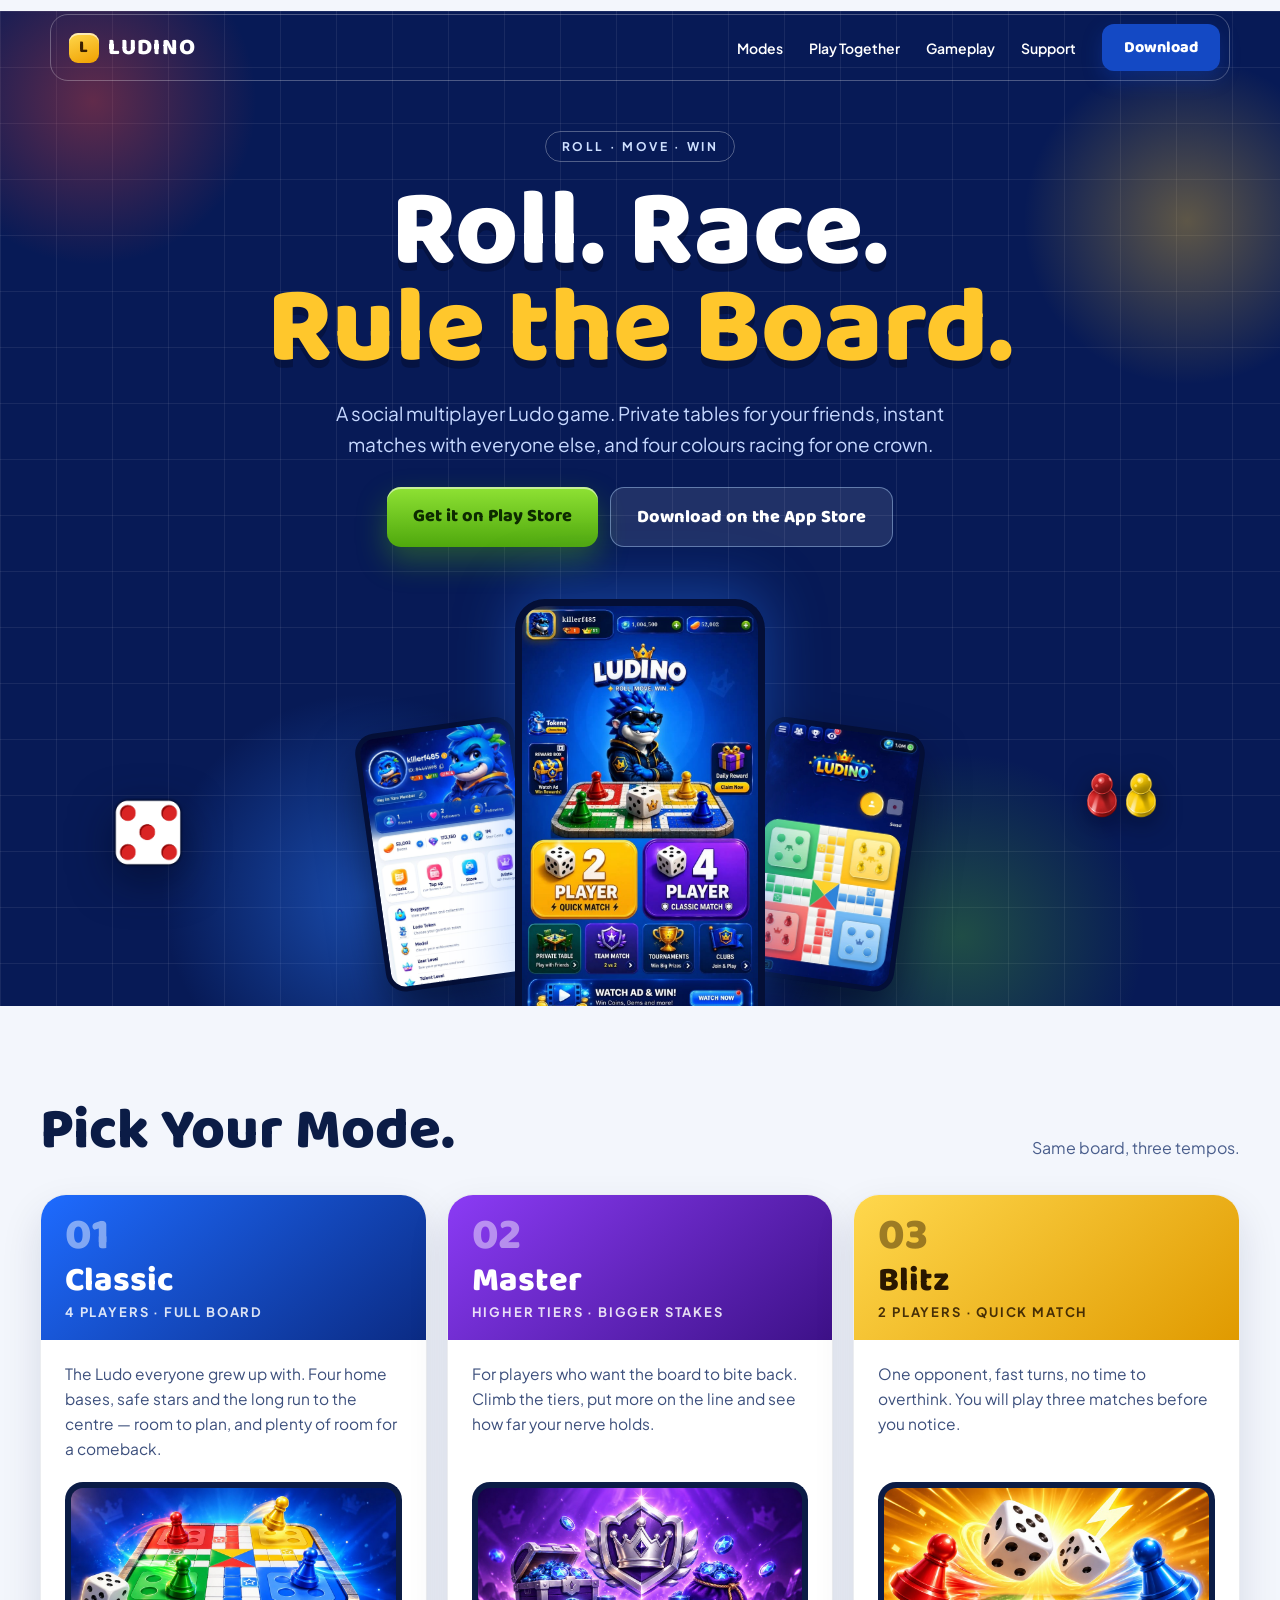
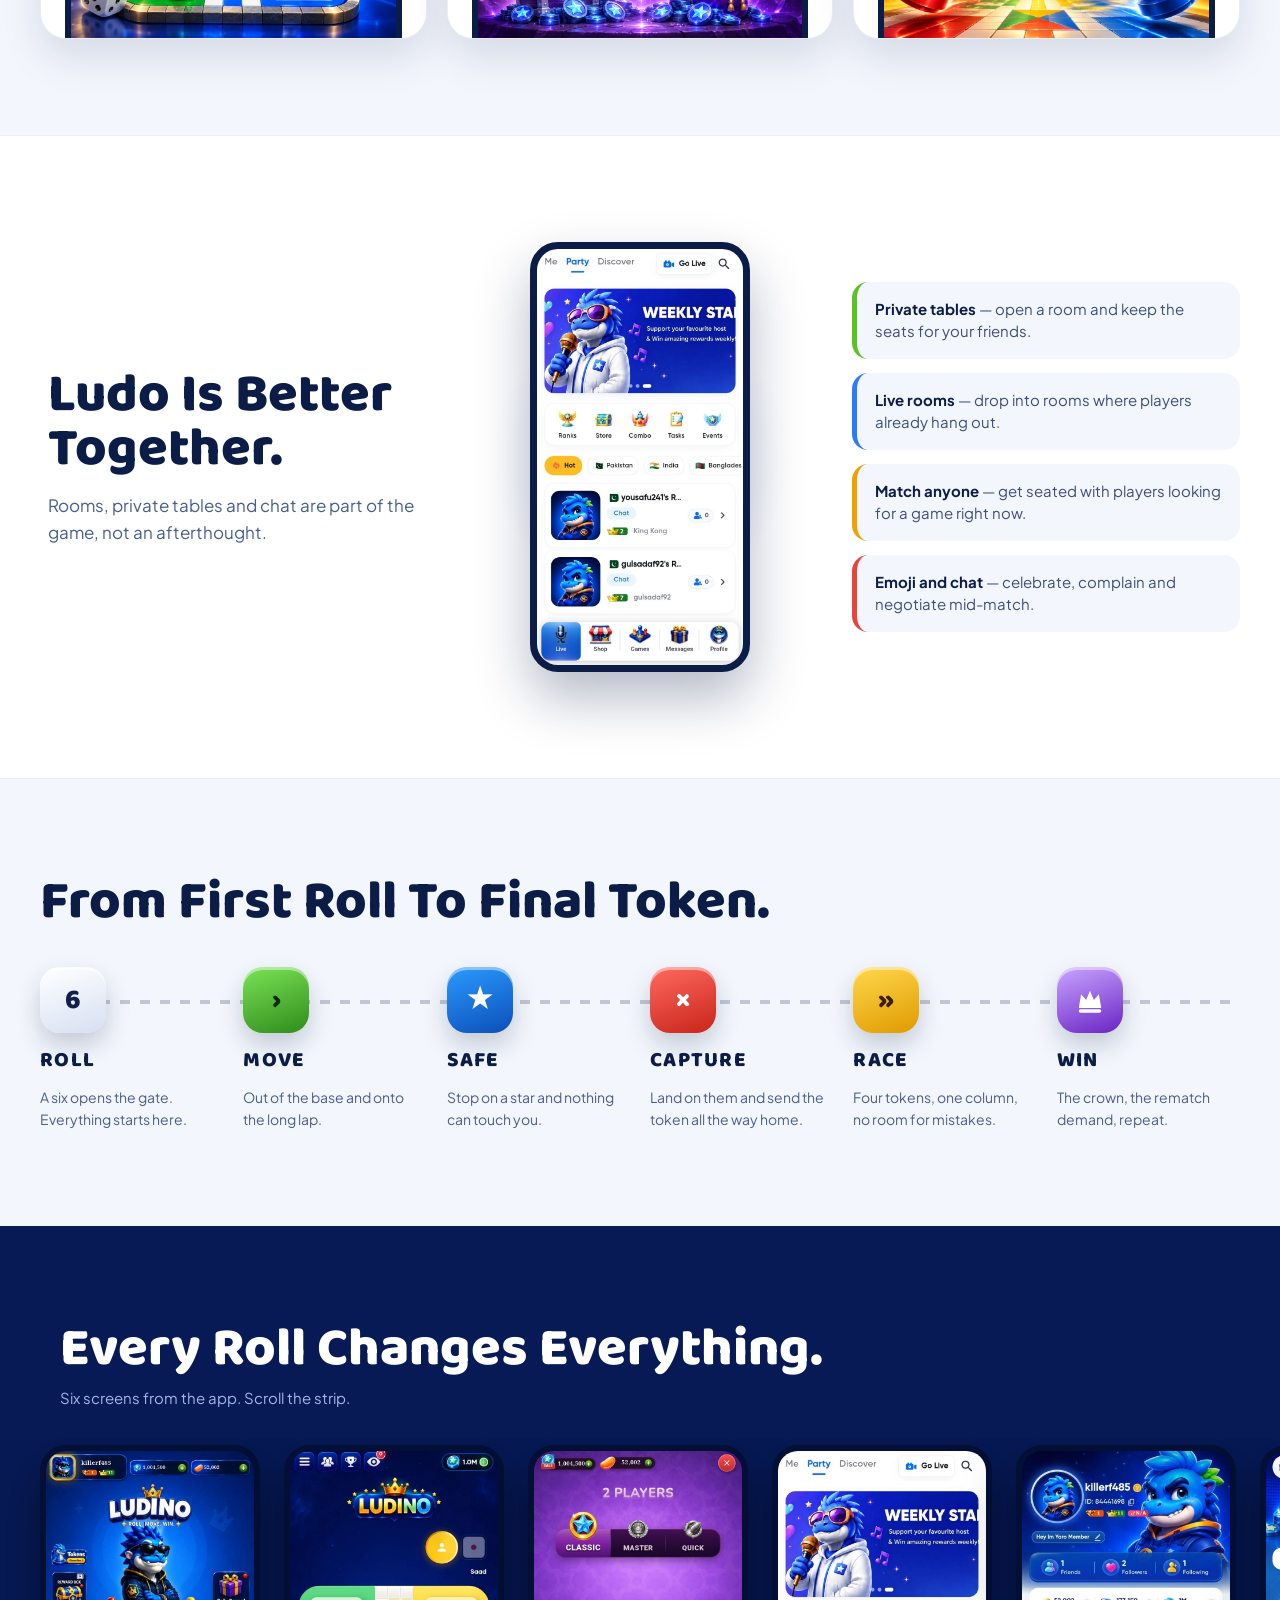
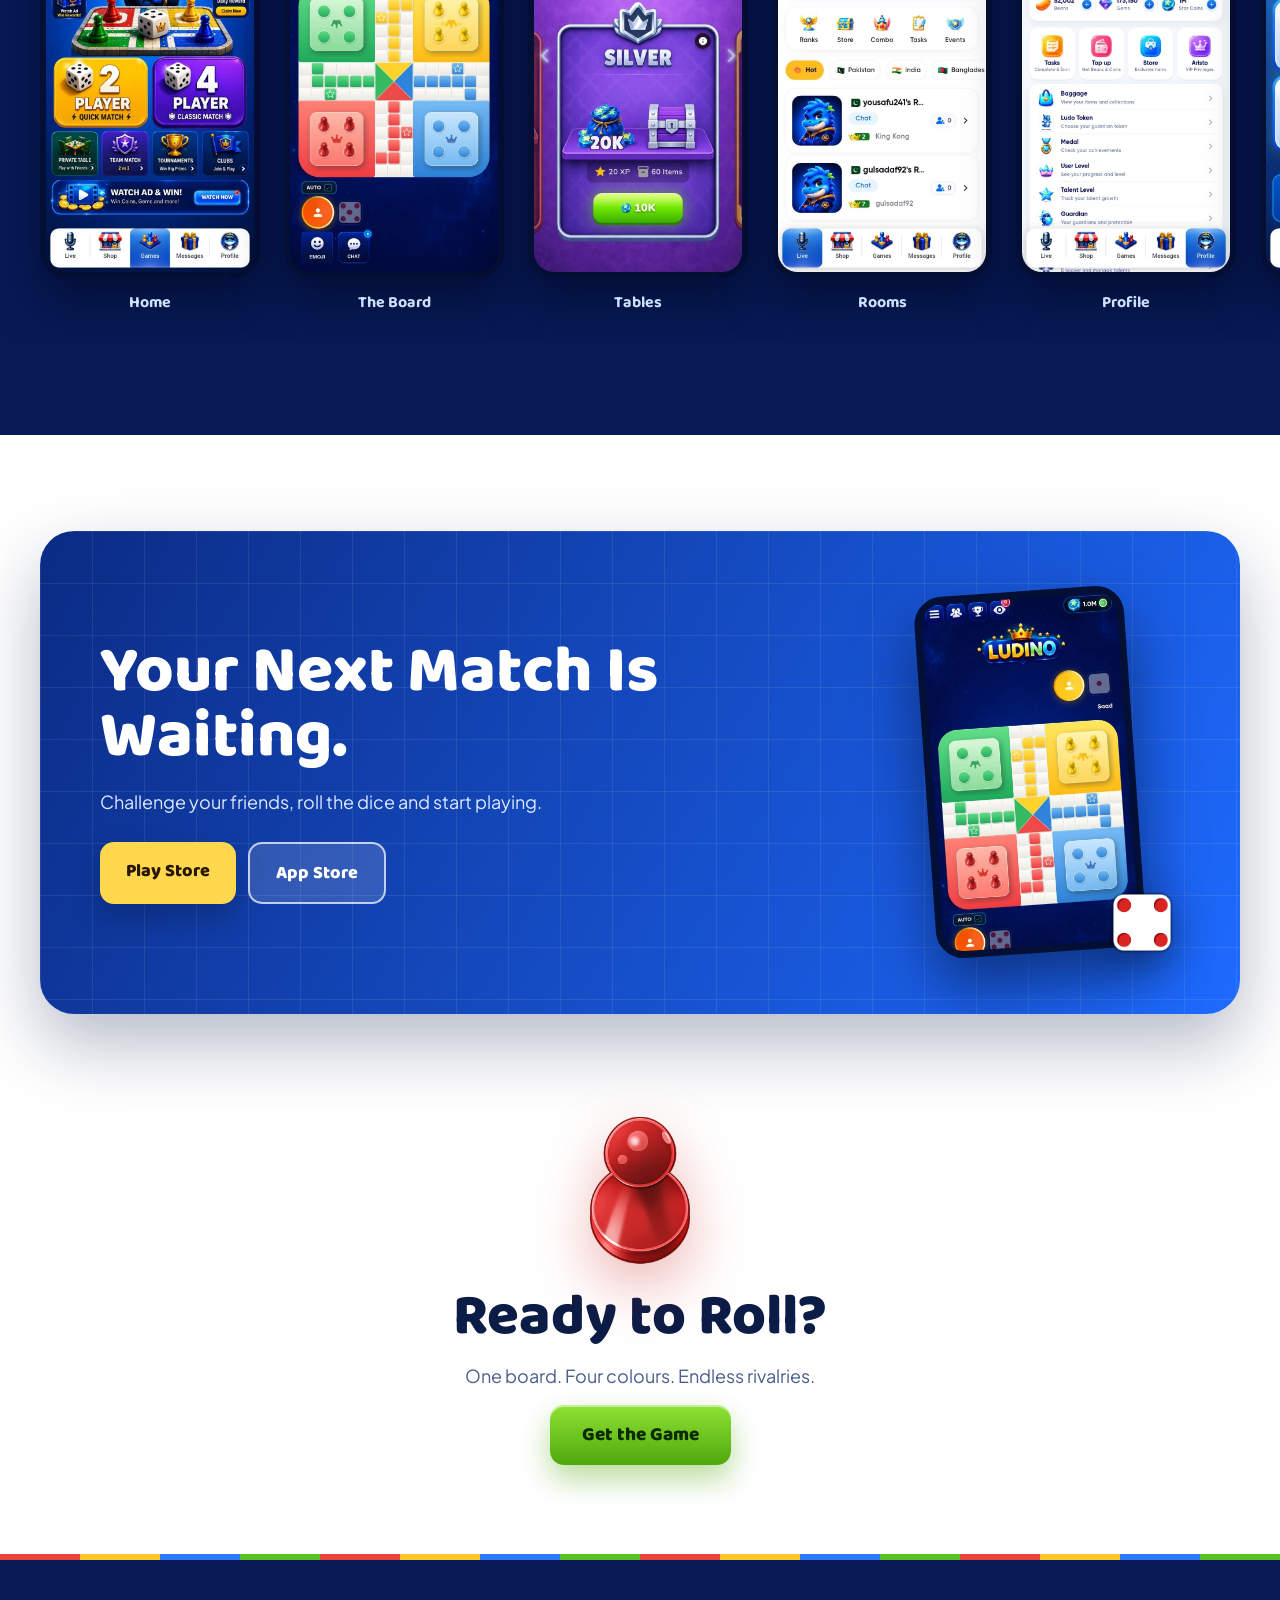
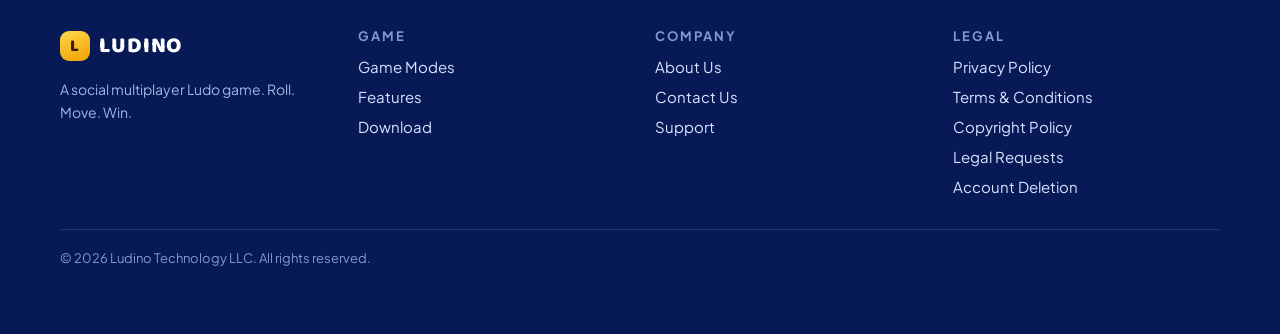
==== index.html @ 58ddb5bd "Ludino marketing website Static site built from the "Ludino Landing v3" design canvas, plus the lega" ====
<!DOCTYPE html>
<html lang="en">
<head>
<meta charset="utf-8" />
<meta name="viewport" content="width=device-width, initial-scale=1" />

<title>Ludino — Roll. Race. Rule the Board.</title>
<meta name="description" content="A social multiplayer Ludo game. Private tables for your friends, instant matches with everyone else, and four colours racing for one crown." />
<meta name="theme-color" content="#071A56" />
<link rel="canonical" href="https://usamayousaf516.github.io/ludino-website/" />

<!-- Open Graph / Twitter -->
<meta property="og:type" content="website" />
<meta property="og:url" content="https://usamayousaf516.github.io/ludino-website/" />
<meta property="og:site_name" content="Ludino" />
<meta property="og:title" content="Ludino — Roll. Race. Rule the Board." />
<meta property="og:description" content="A social multiplayer Ludo game. Private tables for your friends, instant matches with everyone else, and four colours racing for one crown." />
<meta property="og:image" content="https://usamayousaf516.github.io/ludino-website/img/og-cover.png" />
<meta property="og:image:width" content="1200" />
<meta property="og:image:height" content="630" />
<meta name="twitter:card" content="summary_large_image" />
<meta name="twitter:title" content="Ludino — Roll. Race. Rule the Board." />
<meta name="twitter:description" content="A social multiplayer Ludo game. Private tables, instant matches, and four colours racing for one crown." />
<meta name="twitter:image" content="https://usamayousaf516.github.io/ludino-website/img/og-cover.png" />

<link rel="icon" href="img/favicon.svg" type="image/svg+xml" />
<link rel="apple-touch-icon" href="img/apple-touch-icon.png" />

<link rel="preconnect" href="https://fonts.googleapis.com" />
<link rel="preconnect" href="https://fonts.gstatic.com" crossorigin />
<link href="https://fonts.googleapis.com/css2?family=Baloo+2:wght@600;700;800&family=Plus+Jakarta+Sans:wght@400;500;600;700;800&display=swap" rel="stylesheet" />

<link rel="stylesheet" href="assets/css/styles.css" />
</head>
<body>

<a class="skip-link" href="#main">Skip to content</a>

<div class="page">

  <!-- ===================================================== Header ===== -->
  <header class="site-header">
    <div class="nav-shell">
      <a class="brand" href="#top">
        <span class="brand__mark" aria-hidden="true">L</span>LUDINO
      </a>

      <button class="nav-toggle" type="button"
              aria-expanded="false" aria-controls="primary-nav" aria-label="Menu">
        <span class="nav-toggle__bar" aria-hidden="true"></span>
        <span class="nav-toggle__bar" aria-hidden="true"></span>
        <span class="nav-toggle__bar" aria-hidden="true"></span>
      </button>

      <nav class="nav" id="primary-nav" aria-label="Primary">
        <a href="#modes">Modes</a>
        <a href="#together">Play Together</a>
        <a href="#gameplay">Gameplay</a>
        <a href="contact.html">Support</a>
      </nav>

      <a class="nav-cta" href="#download">Download</a>
    </div>
  </header>

  <main id="main">

  <!-- ======================================================= Hero ===== -->
  <section class="hero" id="top">
    <div class="grid-overlay" aria-hidden="true"></div>
    <div class="blob hero__blob--1" aria-hidden="true"></div>
    <div class="blob hero__blob--2" aria-hidden="true"></div>
    <div class="blob hero__blob--3" aria-hidden="true"></div>
    <div class="blob hero__blob--4" aria-hidden="true"></div>

    <div class="hero__copy">
      <span class="eyebrow">Roll · Move · Win</span>
      <h1 class="hero__title">Roll. Race. <em>Rule the Board.</em></h1>
      <p class="hero__lede">A social multiplayer Ludo game. Private tables for your friends, instant matches with everyone else, and four colours racing for one crown.</p>

      <div class="btn-row">
        <a class="btn btn--green"  href="https://play.google.com/store/apps" data-store="play-store" target="_blank" rel="noopener">Get it on Play Store</a>
        <a class="btn btn--ghost"  href="https://apps.apple.com/" data-store="app-store" target="_blank" rel="noopener">Download on the App Store</a>
      </div>
    </div>

    <div class="hero__stage">
      <div class="phone phone--side phone--left">
        <div class="phone__screen">
          <img src="img/profile.jpeg" alt="Player profile with tokens and medals" width="720" height="1462" loading="lazy" decoding="async" />
        </div>
      </div>

      <div class="phone phone--main">
        <div class="phone__screen">
          <img src="img/home.jpeg" alt="Ludino home screen with quick match and classic match tiles" width="720" height="1462" fetchpriority="high" decoding="async" />
        </div>
      </div>

      <div class="phone phone--side phone--right">
        <div class="phone__screen">
          <img src="img/board.jpeg" alt="A Ludino board mid match" width="720" height="1462" loading="lazy" decoding="async" />
        </div>
      </div>

      <div class="prop prop--dice" aria-hidden="true">
        <img class="die" src="img/dice-5.png" alt="" width="171" height="167" loading="lazy" decoding="async" />
      </div>

      <div class="prop prop--tokens" aria-hidden="true">
        <img class="token" src="img/token-red.webp" alt="" width="320" height="513" loading="lazy" decoding="async" />
        <img class="token" src="img/token-yellow.webp" alt="" width="320" height="513" loading="lazy" decoding="async" />
      </div>
    </div>
  </section>

  <!-- ====================================================== Modes ===== -->
  <section class="section section--light" id="modes">
    <div class="shell">
      <div class="modes__head" data-reveal>
        <h2>Pick Your Mode.</h2>
        <p>Same board, three tempos.</p>
      </div>

      <div class="modes__grid">

        <article class="mode-card mode-card--classic" data-reveal>
          <div class="mode-card__top">
            <span class="mode-card__num" aria-hidden="true">01</span>
            <h3 class="mode-card__title">Classic</h3>
            <p class="mode-card__badge">4 players · full board</p>
          </div>
          <div class="mode-card__body">
            <p>The Ludo everyone grew up with. Four home bases, safe stars and the long run to the centre — room to plan, and plenty of room for a comeback.</p>
          </div>
          <div class="mode-card__shot">
            <div><img src="img/mode-classic.jpg" alt="A four-colour Ludo board with red, green, yellow and blue tokens and a die" width="1200" height="480" loading="lazy" decoding="async" /></div>
          </div>
        </article>

        <article class="mode-card mode-card--master" data-reveal>
          <div class="mode-card__top">
            <span class="mode-card__num" aria-hidden="true">02</span>
            <h3 class="mode-card__title">Master</h3>
            <p class="mode-card__badge">Higher tiers · bigger stakes</p>
          </div>
          <div class="mode-card__body">
            <p>For players who want the board to bite back. Climb the tiers, put more on the line and see how far your nerve holds.</p>
          </div>
          <div class="mode-card__shot">
            <div><img src="img/mode-master.jpg" alt="A silver crown emblem above a treasure chest and stacks of star coins" width="1200" height="480" loading="lazy" decoding="async" /></div>
          </div>
        </article>

        <article class="mode-card mode-card--blitz" data-reveal>
          <div class="mode-card__top">
            <span class="mode-card__num" aria-hidden="true">03</span>
            <h3 class="mode-card__title">Blitz</h3>
            <p class="mode-card__badge">2 players · quick match</p>
          </div>
          <div class="mode-card__body">
            <p>One opponent, fast turns, no time to overthink. You will play three matches before you notice.</p>
          </div>
          <div class="mode-card__shot">
            <div><img src="img/mode-blitz.jpg" alt="Two dice tumbling with speed streaks between a red and a blue token" width="1200" height="480" loading="lazy" decoding="async" /></div>
          </div>
        </article>

      </div>
    </div>
  </section>

  <!-- ============================================== Play together ===== -->
  <section class="section section--white social" id="together">
    <div class="social__grid">

      <div class="social__copy" data-reveal>
        <h2>Ludo Is Better Together.</h2>
        <p>Rooms, private tables and chat are part of the game, not an afterthought.</p>
      </div>

      <div class="social__phone">
        <div class="social__halo" aria-hidden="true"></div>
        <div class="phone phone--social">
          <div class="phone__screen">
            <img src="img/party.jpeg" alt="Live rooms where players gather and chat" width="720" height="1462" loading="lazy" decoding="async" />
          </div>
        </div>
      </div>

      <div class="social__rows">
        <div class="social-row" style="--dot:#58C322" data-reveal>
          <p><strong>Private tables</strong> — open a room and keep the seats for your friends.</p>
        </div>
        <div class="social-row" style="--dot:#2B7BFF" data-reveal>
          <p><strong>Live rooms</strong> — drop into rooms where players already hang out.</p>
        </div>
        <div class="social-row" style="--dot:#F0A000" data-reveal>
          <p><strong>Match anyone</strong> — get seated with players looking for a game right now.</p>
        </div>
        <div class="social-row" style="--dot:#E8443A" data-reveal>
          <p><strong>Emoji and chat</strong> — celebrate, complain and negotiate mid-match.</p>
        </div>
      </div>

    </div>
  </section>

  <!-- ==================================================== Journey ===== -->
  <section class="section section--light">
    <div class="shell">
      <h2 class="section-title" data-reveal>From First Roll To Final Token.</h2>

      <div class="journey">
        <div class="journey__line" aria-hidden="true"></div>
        <div class="journey__grid">

          <div class="step step--roll" data-reveal>
            <span class="step__pip" aria-hidden="true">6</span>
            <h3>ROLL</h3>
            <p>A six opens the gate. Everything starts here.</p>
          </div>

          <div class="step step--move" data-reveal>
            <span class="step__pip" aria-hidden="true">›</span>
            <h3>MOVE</h3>
            <p>Out of the base and onto the long lap.</p>
          </div>

          <div class="step step--safe" data-reveal>
            <span class="step__pip" aria-hidden="true">★</span>
            <h3>SAFE</h3>
            <p>Stop on a star and nothing can touch you.</p>
          </div>

          <div class="step step--capture" data-reveal>
            <span class="step__pip" aria-hidden="true">×</span>
            <h3>CAPTURE</h3>
            <p>Land on them and send the token all the way home.</p>
          </div>

          <div class="step step--race" data-reveal>
            <span class="step__pip" aria-hidden="true">»</span>
            <h3>RACE</h3>
            <p>Four tokens, one column, no room for mistakes.</p>
          </div>

          <div class="step step--win" data-reveal>
            <span class="step__pip" aria-hidden="true">
              <svg viewBox="0 0 24 24" fill="currentColor" focusable="false">
                <path d="M3 18.4 L4.9 7.4 L8.9 11.9 L12 4.6 L15.1 11.9 L19.1 7.4 L21 18.4 Z" />
                <rect x="3" y="19.4" width="18" height="2.8" rx="1.4" />
              </svg>
            </span>
            <h3>WIN</h3>
            <p>The crown, the rematch demand, repeat.</p>
          </div>

        </div>
      </div>
    </div>
  </section>

  <!-- ==================================================== Screens ===== -->
  <section class="section--navy shots" id="gameplay">
    <div class="shots__head">
      <h2 class="section-title" data-reveal>Every Roll Changes Everything.</h2>
      <p>Six screens from the app. Scroll the strip.</p>
    </div>

    <div class="shots__strip" tabindex="0" role="region" aria-label="App screenshots">
      <div class="shots__track">

        <figure class="shot">
          <div class="shot__frame"><div><img src="img/home.jpeg" alt="Ludino home screen" width="720" height="1462" loading="lazy" decoding="async" /></div></div>
          <figcaption>Home</figcaption>
        </figure>

        <figure class="shot">
          <div class="shot__frame"><div><img src="img/board.jpeg" alt="A four player Ludo board mid match" width="720" height="1462" loading="lazy" decoding="async" /></div></div>
          <figcaption>The Board</figcaption>
        </figure>

        <figure class="shot">
          <div class="shot__frame"><div><img src="img/modes.jpeg" alt="Table tier selection screen" width="720" height="1462" loading="lazy" decoding="async" /></div></div>
          <figcaption>Tables</figcaption>
        </figure>

        <figure class="shot">
          <div class="shot__frame"><div><img src="img/party.jpeg" alt="Live rooms and party list" width="720" height="1462" loading="lazy" decoding="async" /></div></div>
          <figcaption>Rooms</figcaption>
        </figure>

        <figure class="shot">
          <div class="shot__frame"><div><img src="img/profile.jpeg" alt="Player profile with tokens and medals" width="720" height="1462" loading="lazy" decoding="async" /></div></div>
          <figcaption>Profile</figcaption>
        </figure>

        <figure class="shot">
          <div class="shot__frame"><div><img src="img/stars.jpeg" alt="Store with star coin bundles" width="720" height="1462" loading="lazy" decoding="async" /></div></div>
          <figcaption>Store</figcaption>
        </figure>

      </div>
    </div>
  </section>

  <!-- =============================================== Download CTA ===== -->
  <section class="cta" id="download">
    <div class="cta__panel">
      <div class="grid-overlay" aria-hidden="true"></div>

      <div class="cta__inner">
        <div class="cta__copy" data-reveal>
          <h2>Your Next Match Is Waiting.</h2>
          <p>Challenge your friends, roll the dice and start playing.</p>

          <div class="btn-row">
            <a class="btn btn--yellow"  href="https://play.google.com/store/apps" data-store="play-store" target="_blank" rel="noopener">Play Store</a>
            <a class="btn btn--outline" href="https://apps.apple.com/" data-store="app-store" target="_blank" rel="noopener">App Store</a>
          </div>
        </div>

        <div class="cta__art">
          <div class="phone phone--cta">
            <div class="phone__screen">
              <img src="img/board.jpeg" alt="A Ludino match in progress" width="720" height="1462" loading="lazy" decoding="async" />
            </div>
          </div>

          <div class="prop prop--cta-die" aria-hidden="true">
            <img class="die die--sm" src="img/dice-4.png" alt="" width="171" height="167" loading="lazy" decoding="async" />
          </div>
        </div>
      </div>
    </div>
  </section>

  <!-- ===================================================== Closer ===== -->
  <section class="closer">
    <div class="closer__inner" data-reveal>
      <img class="closer__token" src="img/token-red.webp" alt="" width="320" height="513" loading="lazy" decoding="async" />
      <h2>Ready to Roll?</h2>
      <p>One board. Four colours. Endless rivalries.</p>
      <a class="btn btn--green btn--lg" href="#download">Get the Game</a>
    </div>
  </section>

  </main>

  <!-- ===================================================== Footer ===== -->
  <footer class="site-footer" id="support">
    <div class="footer__rule" aria-hidden="true"></div>

    <div class="footer__inner">
      <div class="footer__cols">

        <div>
          <div class="footer__brand">
            <span class="brand__mark" aria-hidden="true">L</span>LUDINO
          </div>
          <p class="footer__tagline">A social multiplayer Ludo game. Roll. Move. Win.</p>
        </div>

        <div>
          <h3>Game</h3>
          <ul>
            <li><a href="#modes">Game Modes</a></li>
            <li><a href="#together">Features</a></li>
            <li><a href="#download">Download</a></li>
          </ul>
        </div>

        <div>
          <h3>Company</h3>
          <ul>
            <li><a href="about.html">About Us</a></li>
            <li><a href="contact.html">Contact Us</a></li>
            <li><a href="contact.html">Support</a></li>
          </ul>
        </div>

        <div>
          <h3>Legal</h3>
          <ul>
            <li><a href="privacy-policy.html">Privacy Policy</a></li>
            <li><a href="terms.html">Terms &amp; Conditions</a></li>
            <li><a href="copyright.html">Copyright Policy</a></li>
            <li><a href="legal-requests.html">Legal Requests</a></li>
            <li><a href="account-deletion.html">Account Deletion</a></li>
          </ul>
        </div>

      </div>

      <div class="footer__base">
        <p>© <span data-year>2026</span> Ludino Technology LLC. All rights reserved.</p>
      </div>
    </div>
  </footer>

</div>

<script src="assets/js/main.js" defer></script>
</body>
</html>
---- assets/css/styles.css ----
/* ==========================================================================
   Ludino — landing page
   Compiled from the "Ludino Landing v3" design canvas.
   --------------------------------------------------------------------------
   1.  Tokens
   2.  Base
   3.  Reveal + motion
   4.  Header / navigation
   5.  Hero
   6.  Modes
   7.  Play together
   8.  Journey
   9.  Screens strip
   10. Download CTA
   11. Closer
   12. Footer
   13. Responsive
   ========================================================================== */

/* 1. Tokens ============================================================== */

:root {
  /* Surfaces */
  --bg:            #F3F6FC;
  --bg-white:      #FFFFFF;
  --navy:          #071A56;
  --navy-deep:     #040F36;
  --ink:           #0B1C46;

  /* Text */
  --text-body:     #3C4F7C;
  --text-muted:    #4A5E8C;
  --on-navy:       #C6D8FF;
  --on-navy-soft:  #9FB8E8;
  --on-navy-dim:   #7E9AD0;
  --on-navy-faint: #5C77AE;
  --on-navy-pale:  #CFE0FF;
  --footer-link:   #D6E4FF;

  /* Brand */
  --blue:          #1449C4;
  --blue-dark:     #0B2B84;
  --blue-bright:   #1E6BFF;
  --blue-accent:   #2B7BFF;
  --yellow:        #FFC72C;
  --yellow-light:  #FFD84D;
  --amber:         #F0A000;
  --amber-dark:    #E09A00;
  --red:           #E8443A;
  --red-dark:      #C9241A;
  --red-light:     #FF6A60;
  --green:         #58C322;
  --green-light:   #8FE234;
  --green-dark:    #4FA80D;

  /* Type */
  --font-display: "Baloo 2", "Trebuchet MS", cursive;
  --font-body:    "Plus Jakarta Sans", system-ui, -apple-system, "Segoe UI", sans-serif;
  --font-mono:    ui-monospace, SFMono-Regular, Menlo, Consolas, monospace;

  /* Rhythm */
  --gutter:       clamp(16px, 4vw, 40px);
  --section-pad:  clamp(48px, 8vw, 96px);
  --maxw:         1240px;

  /* Header state — flipped by .is-scrolled on <body> */
  --nav-ink:      #FFFFFF;
  --nav-border:   rgba(255, 255, 255, .28);
  --nav-bg-op:    0;
}

body.is-scrolled {
  --nav-ink:    #0B1C46;
  --nav-border: rgba(11, 28, 70, .1);
  --nav-bg-op:  1;
}

/* 2. Base ================================================================ */

*, *::before, *::after { box-sizing: border-box; }

html {
  scroll-behavior: smooth;
  /* keep anchored sections clear of the sticky header */
  scroll-padding-top: 92px;
}

body {
  margin: 0;
  background: var(--bg);
  color: var(--ink);
  font-family: var(--font-body);
  -webkit-font-smoothing: antialiased;
  -moz-osx-font-smoothing: grayscale;
  overflow-x: hidden;
}

a { color: var(--blue); text-decoration: none; }
a:hover { color: var(--blue-dark); }

img { max-width: 100%; }

h1, h2, h3 { font-family: var(--font-display); font-weight: 800; }

*:focus-visible {
  outline: 3px solid var(--amber);
  outline-offset: 3px;
  border-radius: 6px;
}

.skip-link {
  position: absolute;
  left: 50%;
  top: 0;
  transform: translate(-50%, -120%);
  z-index: 200;
  padding: 12px 22px;
  border-radius: 0 0 12px 12px;
  background: var(--ink);
  color: #fff;
  font-weight: 700;
  font-size: 15px;
  transition: transform .2s ease;
}
.skip-link:focus-visible { transform: translate(-50%, 0); color: #fff; }

.page { position: relative; overflow: hidden; background: var(--bg); }

.shell { max-width: var(--maxw); margin: 0 auto; }

.section { padding: var(--section-pad) var(--gutter); }
.section--light { background: var(--bg); }
.section--white { background: var(--bg-white); }
.section--navy  { background: var(--navy); }

.section-title {
  margin: 0;
  font-size: clamp(30px, 4.6vw, 54px);
  line-height: 1;
  color: var(--ink);
}
.section--navy .section-title { color: #fff; }

.store-note {
  margin: 12px 0 0;
  font-family: var(--font-mono);
  font-size: 12px;
  color: var(--on-navy-soft);
}
.store-note--on-blue { color: #C3D6FF; }
body.hide-store-note .store-note { display: none; }

/* Decorative layers */
.grid-overlay {
  position: absolute;
  inset: 0;
  background-image:
    linear-gradient(rgba(255, 255, 255, .07) 1px, transparent 1px),
    linear-gradient(90deg, rgba(255, 255, 255, .07) 1px, transparent 1px);
  background-size: 56px 56px;
  pointer-events: none;
}
.blob { position: absolute; pointer-events: none; border-radius: 50%; }

/* 3. Reveal + motion ===================================================== */

@keyframes bob {
  0%, 100% { transform: translateY(0) rotate(var(--r, 0deg)); }
  50%      { transform: translateY(-15px) rotate(var(--r, 0deg)); }
}
@keyframes rise {
  from { opacity: 0; transform: translateY(26px); }
  to   { opacity: 1; transform: none; }
}

.bob { animation: bob 7s ease-in-out infinite; }

/* JS adds .reveal-ready once the observer is wired, so no-JS shows content */
.reveal-ready [data-reveal] { opacity: 0; transform: translateY(22px); }
.reveal-ready [data-reveal].is-visible {
  opacity: 1;
  transform: none;
  transition: opacity .6s ease, transform .6s ease;
}

@media (prefers-reduced-motion: reduce) {
  html { scroll-behavior: auto; }
  *, *::before, *::after {
    animation: none !important;
    transition: none !important;
  }
  .reveal-ready [data-reveal] { opacity: 1; transform: none; }
}

/* 4. Header / navigation ================================================= */

.site-header {
  position: sticky;
  top: 0;
  z-index: 70;
  display: flex;
  justify-content: center;
  padding: 14px clamp(12px, 3vw, 28px);
}

.nav-shell {
  position: relative;
  display: flex;
  align-items: center;
  gap: 14px;
  width: 100%;
  max-width: 1180px;
  padding: 9px 9px 9px 18px;
  border-radius: 18px;
  border: 1px solid var(--nav-border);
  transition: border-color .3s ease;
}
.nav-shell::before {
  content: "";
  position: absolute;
  inset: 0;
  border-radius: inherit;
  background: var(--bg-white);
  box-shadow: 0 10px 30px rgba(11, 28, 70, .12);
  opacity: var(--nav-bg-op);
  transition: opacity .3s ease;
}

.brand {
  position: relative;
  display: flex;
  align-items: center;
  gap: 9px;
  flex-shrink: 0;
  font-family: var(--font-display);
  font-weight: 800;
  font-size: 23px;
  letter-spacing: .05em;
  color: var(--nav-ink);
  transition: color .3s ease;
}
.brand:hover { color: var(--nav-ink); }

.brand__mark {
  width: 30px;
  height: 30px;
  border-radius: 9px;
  background: linear-gradient(160deg, var(--yellow-light), var(--amber));
  display: grid;
  place-items: center;
  color: #3A2000;
  font-size: 17px;
  box-shadow: inset 0 2px 0 rgba(255, 255, 255, .6);
}

.nav {
  position: relative;
  display: flex;
  gap: 2px;
  margin-left: auto;
}
.nav a {
  padding: 8px 12px;
  border-radius: 10px;
  font-size: 14px;
  font-weight: 600;
  color: var(--nav-ink);
  transition: background .2s ease, color .3s ease;
}
.nav a:hover { background: rgba(20, 73, 196, .1); color: var(--nav-ink); }

.nav-cta {
  position: relative;
  flex-shrink: 0;
  padding: 11px 22px;
  border-radius: 12px;
  background: var(--blue);
  color: #fff;
  font-family: var(--font-display);
  font-weight: 800;
  font-size: 16px;
  box-shadow: 0 8px 20px rgba(20, 73, 196, .32);
  transition: transform .15s ease, background .15s ease;
}
.nav-cta:hover { transform: translateY(-2px); background: var(--blue-dark); color: #fff; }

/* Hamburger — hidden until the breakpoint in §13 */
.nav-toggle {
  position: relative;
  display: none;
  width: 44px;
  height: 44px;
  margin-left: auto;
  padding: 0;
  border: 1px solid var(--nav-border);
  border-radius: 12px;
  background: transparent;
  cursor: pointer;
  transition: border-color .3s ease, background .2s ease;
}
.nav-toggle:hover { background: rgba(20, 73, 196, .1); }
.nav-toggle__bar {
  position: absolute;
  left: 50%;
  width: 20px;
  height: 2px;
  border-radius: 2px;
  background: var(--nav-ink);
  transition: transform .25s ease, opacity .2s ease, background .3s ease;
}
.nav-toggle__bar:nth-child(1) { top: 15px; transform: translateX(-50%); }
.nav-toggle__bar:nth-child(2) { top: 21px; transform: translateX(-50%); }
.nav-toggle__bar:nth-child(3) { top: 27px; transform: translateX(-50%); }
.nav-toggle[aria-expanded="true"] .nav-toggle__bar:nth-child(1) {
  transform: translateX(-50%) translateY(6px) rotate(45deg);
}
.nav-toggle[aria-expanded="true"] .nav-toggle__bar:nth-child(2) { opacity: 0; }
.nav-toggle[aria-expanded="true"] .nav-toggle__bar:nth-child(3) {
  transform: translateX(-50%) translateY(-6px) rotate(-45deg);
}

/* 5. Hero ================================================================ */

.hero {
  position: relative;
  margin: -84px 0 0;
  padding: 120px var(--gutter) clamp(40px, 6vw, 72px);
  background: var(--navy);
  text-align: center;
  overflow: hidden;
}
.hero__blob--1 { left: -6%;  top: -8%;   width: 340px; height: 340px; background: radial-gradient(circle, rgba(232, 68, 58, .40), transparent 68%); }
.hero__blob--2 { right: -6%; top: 4%;    width: 340px; height: 340px; background: radial-gradient(circle, rgba(255, 199, 44, .35), transparent 68%); }
.hero__blob--3 { left: 12%;  bottom: -10%; width: 420px; height: 420px; background: radial-gradient(circle, rgba(43, 123, 255, .50), transparent 68%); }
.hero__blob--4 { right: 10%; bottom: -12%; width: 380px; height: 380px; background: radial-gradient(circle, rgba(88, 195, 34, .30), transparent 68%); }

.hero__copy {
  position: relative;
  max-width: 940px;
  margin: 0 auto;
  animation: rise .7s ease both;
}

.eyebrow {
  display: inline-block;
  padding: 7px 16px;
  border-radius: 999px;
  border: 1px solid rgba(255, 255, 255, .3);
  color: var(--on-navy-pale);
  font-size: 12px;
  font-weight: 700;
  letter-spacing: .22em;
  text-transform: uppercase;
}

.hero__title {
  margin: 22px 0 0;
  font-size: clamp(44px, 8.6vw, 108px);
  line-height: .9;
  color: #fff;
  /* Shadow is sized in em so it stays 8px at the 108px design size and does
     not bleed into the next line once the type scales down. */
  text-shadow: 0 .074em 0 rgba(4, 12, 42, .45);
}
.hero__title em { font-style: normal; color: var(--yellow); }

/* Keep the yellow half of the headline on one line once there is room for it. */
@media (min-width: 620px) {
  .hero__title em { white-space: nowrap; }
}

.hero__lede {
  margin: 20px auto 0;
  max-width: 34em;
  font-size: clamp(16px, 1.6vw, 19px);
  line-height: 1.6;
  color: var(--on-navy);
}

.btn-row {
  display: flex;
  flex-wrap: wrap;
  gap: 12px;
  justify-content: center;
  margin-top: 28px;
}

/* Buttons */
.btn {
  display: inline-block;
  padding: 15px 26px;
  border-radius: 14px;
  font-family: var(--font-display);
  font-weight: 800;
  font-size: 18px;
  transition: transform .15s ease, background .15s ease;
}
.btn:hover { transform: translateY(-3px); }

.btn--green {
  background: linear-gradient(180deg, var(--green-light), var(--green-dark));
  color: #0D2B00;
  box-shadow: 0 14px 30px rgba(79, 168, 13, .4), inset 0 2px 0 rgba(255, 255, 255, .5);
}
.btn--green:hover { color: #0D2B00; }

.btn--ghost {
  background: rgba(255, 255, 255, .1);
  border: 1px solid rgba(180, 215, 255, .45);
  color: #fff;
}
.btn--ghost:hover { background: rgba(255, 255, 255, .18); color: #fff; }

.btn--yellow {
  background: var(--yellow-light);
  color: #2A1700;
  box-shadow: 0 14px 30px rgba(0, 0, 0, .2);
}
.btn--yellow:hover { color: #2A1700; }

.btn--outline {
  background: rgba(255, 255, 255, .14);
  border: 2px solid rgba(255, 255, 255, .7);
  color: #fff;
}
.btn--outline:hover { color: #fff; }

.btn--lg { padding: 15px 32px; font-size: 19px; }

/* Hero phone cluster */
.hero__stage {
  position: relative;
  margin-top: clamp(28px, 5vw, 52px);
  margin-bottom: calc(-1 * clamp(40px, 6vw, 72px));
  display: flex;
  justify-content: center;
  align-items: flex-end;
}

/* Screenshots in img/ are pre-trimmed of the device status bar and system
   navigation bar, so they sit flush in these frames with no offset. */
.phone { background: var(--navy-deep); overflow: hidden; }
.phone img { width: 100%; height: auto; display: block; }

.phone--side {
  width: clamp(90px, 13vw, 160px);
  border-radius: 20px;
  border: 5px solid var(--navy-deep);
  box-shadow: 0 24px 46px rgba(2, 8, 30, .6);
}
.phone--side .phone__screen { aspect-ratio: 9 / 15; overflow: hidden; }
.phone--left  { transform: rotate(-8deg) translateY(-22px); margin-right: -18px; }
.phone--right { transform: rotate(8deg)  translateY(-22px); margin-left: -18px; }

.phone--main {
  position: relative;
  z-index: 2;
  width: clamp(150px, 24vw, 250px);
  border-radius: 30px 30px 0 0;
  border: 7px solid var(--navy-deep);
  border-bottom: 0;
  box-shadow: 0 -10px 60px rgba(43, 123, 255, .4);
}
.phone--main .phone__screen { height: clamp(240px, 36vw, 400px); overflow: hidden; }

/* Floating props */
.prop { position: absolute; }
.prop--dice { left: 6%; bottom: 34%; --r: -14deg; animation: bob 7s ease-in-out infinite; }
.prop--tokens {
  right: 7%;
  bottom: 46%;
  display: flex;
  gap: 9px;
  animation: bob 9s .8s ease-in-out infinite;
}

/* Dice and tokens are the app's own art. drop-shadow (not box-shadow) so the
   shadow follows the alpha silhouette rather than a rectangle. */
.die {
  width: clamp(46px, 6vw, 72px);
  height: auto;
  display: block;
  filter: drop-shadow(0 14px 22px rgba(2, 8, 30, .55));
}
.die--sm {
  width: clamp(44px, 6vw, 64px);
  filter: drop-shadow(0 12px 20px rgba(2, 8, 30, .45));
}

.token {
  width: clamp(22px, 2.4vw, 30px);
  height: auto;
  display: block;
  filter: drop-shadow(0 7px 12px rgba(2, 8, 30, .55));
}

/* 6. Modes =============================================================== */

.modes__head {
  display: flex;
  flex-wrap: wrap;
  gap: 16px;
  align-items: flex-end;
  justify-content: space-between;
}
.modes__head h2 { margin: 0; font-size: clamp(32px, 5vw, 58px); line-height: 1; color: var(--ink); }
.modes__head p  { margin: 0; max-width: 30em; color: var(--text-muted); font-size: 16px; line-height: 1.6; }

.modes__grid {
  display: grid;
  grid-template-columns: repeat(auto-fit, minmax(260px, 1fr));
  gap: 20px;
  margin-top: 34px;
}

.mode-card {
  position: relative;
  border-radius: 26px;
  overflow: hidden;
  background: var(--bg-white);
  box-shadow: 0 18px 40px rgba(11, 28, 70, .12);
  border: 1px solid rgba(11, 28, 70, .08);
  display: flex;
  flex-direction: column;
  transition: transform .25s ease, box-shadow .25s ease;
}
.mode-card:hover {
  transform: translateY(-8px);
  box-shadow: 0 28px 56px rgba(11, 28, 70, .18);
}

.mode-card__top { padding: 24px 24px 20px; color: var(--mode-ink, #fff); background: var(--mode-bg); }
.mode-card--classic { --mode-bg: linear-gradient(140deg, #1E6BFF, #0B2B84); --mode-ink: #fff; }
.mode-card--master  { --mode-bg: linear-gradient(140deg, #8B3BF5, #3D1188); --mode-ink: #fff; }
.mode-card--blitz   { --mode-bg: linear-gradient(140deg, #FFD84D, #E09A00); --mode-ink: #2A1700; }

.mode-card__num {
  display: block;
  font-family: var(--font-display);
  font-weight: 800;
  font-size: 44px;
  line-height: .8;
  opacity: .45;
}
.mode-card__title { margin: 10px 0 6px; font-size: 34px; line-height: 1; color: var(--mode-ink); }
.mode-card__badge {
  margin: 0;
  font-size: 13px;
  font-weight: 700;
  letter-spacing: .14em;
  text-transform: uppercase;
  opacity: .85;
}
.mode-card__body { padding: 22px 24px 0; flex: 1 1 auto; }
.mode-card__body p { margin: 0; color: var(--text-body); font-size: 15.5px; line-height: 1.6; }

.mode-card__shot {
  margin: 20px 24px 0;
  border-radius: 18px 18px 0 0;
  border: 6px solid var(--ink);
  border-bottom: 0;
  background: var(--ink);
  overflow: hidden;
}
.mode-card__shot div { height: 150px; overflow: hidden; }
/* This window is short and wide, so cover-crop to the middle of the screenshot —
   anchoring to the top would show only the app's currency bar. */
.mode-card__shot img { width: 100%; height: 100%; display: block; object-fit: cover; }

/* 7. Play together ======================================================= */

.social {
  border-top: 1px solid rgba(11, 28, 70, .07);
  border-bottom: 1px solid rgba(11, 28, 70, .07);
}
.social__grid {
  max-width: var(--maxw);
  margin: 0 auto;
  display: grid;
  grid-template-columns: repeat(auto-fit, minmax(260px, 1fr));
  gap: 18px;
  align-items: stretch;
}
.social__copy {
  display: flex;
  flex-direction: column;
  justify-content: center;
  padding: 8px;
}
.social__copy h2 { margin: 0; font-size: clamp(32px, 4.6vw, 54px); line-height: 1; color: var(--ink); }
.social__copy p  { margin: 16px 0 0; color: var(--text-muted); font-size: 17px; line-height: 1.6; max-width: 28em; }

.social__phone { position: relative; display: grid; place-items: center; padding: 10px; }
.social__halo {
  position: absolute;
  width: min(100%, 300px);
  aspect-ratio: 1;
  border-radius: 50%;
  background: radial-gradient(circle, rgba(20, 73, 196, .16), transparent 70%);
}
.phone--social {
  position: relative;
  width: min(86%, 220px);
  border-radius: 28px;
  border: 7px solid var(--ink);
  background: var(--ink);
  box-shadow: 0 26px 54px rgba(11, 28, 70, .3);
}
.phone--social .phone__screen { aspect-ratio: 9 / 18.2; overflow: hidden; }

.social__rows { display: grid; gap: 14px; align-content: center; }
.social-row {
  display: flex;
  gap: 14px;
  align-items: flex-start;
  padding: 16px 18px;
  border-radius: 16px;
  background: var(--bg);
  border-left: 5px solid var(--dot, var(--blue));
  transition: transform .2s ease;
}
.social-row:hover { transform: translateX(4px); }
.social-row p { margin: 0; color: var(--text-body); font-size: 15px; line-height: 1.5; }
.social-row strong { color: var(--ink); }

/* 8. Journey ============================================================= */

.journey { position: relative; margin-top: 38px; }
.journey__line {
  position: absolute;
  left: 0;
  right: 0;
  top: 33px;
  height: 4px;
  background: repeating-linear-gradient(90deg, rgba(11, 28, 70, .22) 0 10px, transparent 10px 20px);
}
.journey__grid {
  position: relative;
  display: grid;
  grid-template-columns: repeat(auto-fit, minmax(140px, 1fr));
  gap: 20px;
}
.step { display: flex; flex-direction: column; gap: 10px; align-items: flex-start; }
.step__pip {
  width: 66px;
  height: 66px;
  border-radius: 20px;
  display: grid;
  place-items: center;
  font-family: var(--font-display);
  font-weight: 800;
  font-size: 28px;
  box-shadow: 0 12px 24px rgba(11, 28, 70, .2), inset 0 3px 0 rgba(255, 255, 255, .45);
  background: var(--pip-bg);
  color: var(--pip-ink);
}
/* WIN uses an inline crown instead of a glyph — Baloo 2 has no crown character,
   and a chess-king fallback renders thin next to the other marks. */
.step__pip svg { width: 30px; height: 30px; display: block; }
.step--roll    { --pip-bg: linear-gradient(160deg, #fff, #D6E0F2);    --pip-ink: #12204A; }
.step--move    { --pip-bg: linear-gradient(160deg, #7BE356, #2F8C1B); --pip-ink: #0D2B00; }
.step--safe    { --pip-bg: linear-gradient(160deg, #2B9BFF, #0B4FB8); --pip-ink: #fff; }
.step--capture { --pip-bg: linear-gradient(160deg, #FF6A60, #C9241A); --pip-ink: #fff; }
.step--race    { --pip-bg: linear-gradient(160deg, #FFD84D, #E09A00); --pip-ink: #3A2000; }
.step--win     { --pip-bg: linear-gradient(160deg, #C9A6FF, #6A24C4); --pip-ink: #fff; }

.step h3 { margin: 0; font-size: 21px; letter-spacing: .06em; color: var(--ink); }
.step p  { margin: 0; color: var(--text-muted); font-size: 14px; line-height: 1.55; }

/* 9. Screens strip ======================================================= */

.shots { padding: var(--section-pad) 0; overflow: hidden; }
.shots__head { max-width: var(--maxw); margin: 0 auto; padding: 0 var(--gutter); }
.shots__head p { margin: 12px 0 0; color: var(--on-navy-soft); font-size: 15px; }

.shots__strip {
  margin-top: 32px;
  overflow-x: auto;
  scroll-snap-type: x mandatory;
  padding: 6px var(--gutter) 24px;
  scrollbar-width: thin;
  scrollbar-color: rgba(255, 255, 255, .28) transparent;
}
.shots__strip::-webkit-scrollbar { height: 8px; }
.shots__strip::-webkit-scrollbar-track { background: rgba(255, 255, 255, .07); border-radius: 99px; }
.shots__strip::-webkit-scrollbar-thumb { background: rgba(255, 255, 255, .28); border-radius: 99px; }
.shots__strip::-webkit-scrollbar-thumb:hover { background: rgba(255, 255, 255, .45); }

.shots__track {
  display: flex;
  gap: clamp(14px, 2vw, 24px);
  width: max-content;
}

.shot { margin: 0; scroll-snap-align: center; width: clamp(170px, 22vw, 220px); }
.shot__frame {
  border-radius: 26px;
  border: 6px solid var(--navy-deep);
  background: var(--navy-deep);
  box-shadow: 0 24px 48px rgba(2, 8, 30, .55);
  overflow: hidden;
  transition: transform .25s ease;
}
.shot__frame:hover { transform: translateY(-10px); }
.shot__frame div { aspect-ratio: 9 / 18.2; overflow: hidden; }
.shot__frame img { width: 100%; height: auto; display: block; }
.shot figcaption {
  margin-top: 12px;
  text-align: center;
  font-family: var(--font-display);
  font-weight: 700;
  font-size: 16px;
  color: var(--on-navy-pale);
}

/* 10. Download CTA ======================================================= */

.cta { position: relative; background: var(--bg-white); padding: var(--section-pad) var(--gutter); }
.cta__panel {
  max-width: var(--maxw);
  margin: 0 auto;
  position: relative;
  border-radius: 34px;
  overflow: hidden;
  background: linear-gradient(120deg, var(--blue-dark), var(--blue-bright));
  box-shadow: 0 30px 70px rgba(11, 28, 70, .3);
}
.cta__panel .grid-overlay {
  background-image:
    linear-gradient(rgba(255, 255, 255, .08) 1px, transparent 1px),
    linear-gradient(90deg, rgba(255, 255, 255, .08) 1px, transparent 1px);
  background-size: 52px 52px;
}
.cta__inner {
  position: relative;
  display: flex;
  flex-wrap: wrap;
  gap: clamp(24px, 4vw, 48px);
  align-items: center;
  padding: clamp(28px, 5vw, 60px);
}
.cta__copy { flex: 1 1 340px; min-width: min(100%, 280px); }
.cta__copy h2 { margin: 0; font-size: clamp(34px, 5.6vw, 66px); line-height: .98; color: #fff; }
.cta__copy > p { margin: 18px 0 0; max-width: 28em; font-size: 18px; line-height: 1.6; color: #DCE8FF; }
.cta__copy .btn-row { justify-content: flex-start; margin-top: 26px; }

.cta__art { flex: 0 1 300px; min-width: min(100%, 220px); position: relative; display: grid; place-items: center; }
.phone--cta {
  width: min(74%, 210px);
  transform: rotate(-4deg);
  border-radius: 28px;
  border: 7px solid var(--navy-deep);
  box-shadow: 0 30px 60px rgba(2, 8, 30, .5);
}
.phone--cta .phone__screen { aspect-ratio: 9 / 16; overflow: hidden; }
.prop--cta-die { right: 2%; bottom: 0; --r: 12deg; animation: bob 8s ease-in-out infinite; }

/* 11. Closer ============================================================= */

.closer {
  background: var(--bg-white);
  padding: 0 var(--gutter) clamp(48px, 7vw, 90px);
  text-align: center;
}
.closer__inner { max-width: 620px; margin: 0 auto; display: grid; place-items: center; gap: 18px; }
.closer__token {
  width: clamp(72px, 10vw, 100px);
  height: auto;
  display: block;
  filter: drop-shadow(0 22px 30px rgba(201, 36, 26, .35));
  animation: bob 6s ease-in-out infinite;
}
.closer h2 { margin: 0; font-size: clamp(32px, 5vw, 58px); line-height: 1; color: var(--ink); }
.closer p  { margin: 0; color: var(--text-muted); font-size: 18px; }

/* 12. Footer ============================================================= */

.site-footer { background: var(--navy); }
.footer__rule {
  height: 6px;
  background: repeating-linear-gradient(90deg,
    var(--red) 0 25%, var(--yellow) 0 50%, var(--blue-accent) 0 75%, var(--green) 0 100%);
  background-size: 320px 100%;
}
.footer__inner {
  max-width: var(--maxw);
  margin: 0 auto;
  padding: clamp(38px, 6vw, 68px) var(--gutter);
}
.footer__cols {
  display: grid;
  grid-template-columns: repeat(auto-fit, minmax(190px, 1fr));
  gap: 30px;
}
.footer__brand {
  display: flex;
  align-items: center;
  gap: 9px;
  font-family: var(--font-display);
  font-weight: 800;
  font-size: 22px;
  color: #fff;
  letter-spacing: .04em;
}
.footer__brand .brand__mark { box-shadow: none; }
.footer__tagline { margin: 14px 0 0; color: #9FB6E4; font-size: 14px; line-height: 1.6; max-width: 24em; }

.footer__cols h3 {
  margin: 0 0 12px;
  font-family: var(--font-body);
  font-size: 13px;
  font-weight: 700;
  letter-spacing: .16em;
  text-transform: uppercase;
  color: var(--on-navy-dim);
}
.footer__cols ul { margin: 0; padding: 0; list-style: none; display: grid; gap: 9px; }
.footer__cols a { color: var(--footer-link); font-size: 15px; }
.footer__cols a:hover { color: #fff; }

.footer__base {
  display: flex;
  flex-wrap: wrap;
  gap: 12px;
  justify-content: space-between;
  margin-top: 32px;
  padding-top: 20px;
  border-top: 1px solid rgba(255, 255, 255, .12);
}
.footer__base p { margin: 0; color: var(--on-navy-dim); font-size: 13px; }
.footer__note { font-family: var(--font-mono); font-size: 12px; color: var(--on-navy-faint) !important; }

/* 13. Responsive ========================================================= */

/* Collapse the inline nav into a drop panel while the row is still roomy. */
@media (max-width: 880px) {
  .nav-toggle { display: block; }

  .nav {
    position: absolute;
    top: calc(100% + 10px);
    left: 0;
    right: 0;
    flex-direction: column;
    gap: 4px;
    margin-left: 0;
    padding: 10px;
    border-radius: 16px;
    background: var(--bg-white);
    border: 1px solid rgba(11, 28, 70, .1);
    box-shadow: 0 18px 40px rgba(11, 28, 70, .2);
    opacity: 0;
    visibility: hidden;
    transform: translateY(-8px);
    transition: opacity .2s ease, transform .2s ease, visibility .2s;
  }
  .nav[data-open="true"] { opacity: 1; visibility: visible; transform: none; }
  .nav a { color: var(--ink); padding: 12px 14px; font-size: 15px; }
  .nav a:hover { color: var(--ink); }

  .nav-cta { order: 3; }
}

@media (max-width: 620px) {
  html { scroll-padding-top: 80px; }

  .nav-shell { padding: 8px 8px 8px 14px; gap: 10px; }
  .brand { font-size: 20px; }
  .nav-cta { padding: 10px 16px; font-size: 15px; }

  /* Side phones crowd the hero on small screens — lead with the main one. */
  .phone--side { display: none; }
  .phone--main { width: min(62vw, 250px); }
  .prop--dice { left: 2%; bottom: 28%; }
  .prop--tokens { right: 3%; bottom: 40%; }

  .modes__head { align-items: flex-start; }
  .journey__line { display: none; }
  .cta__copy .btn-row { justify-content: center; }
  .cta__copy { text-align: center; }
  .cta__copy > p { margin-inline: auto; }
}

@media (max-width: 400px) {
  .btn { padding: 14px 20px; font-size: 16px; }
  .footer__base { justify-content: flex-start; }
}
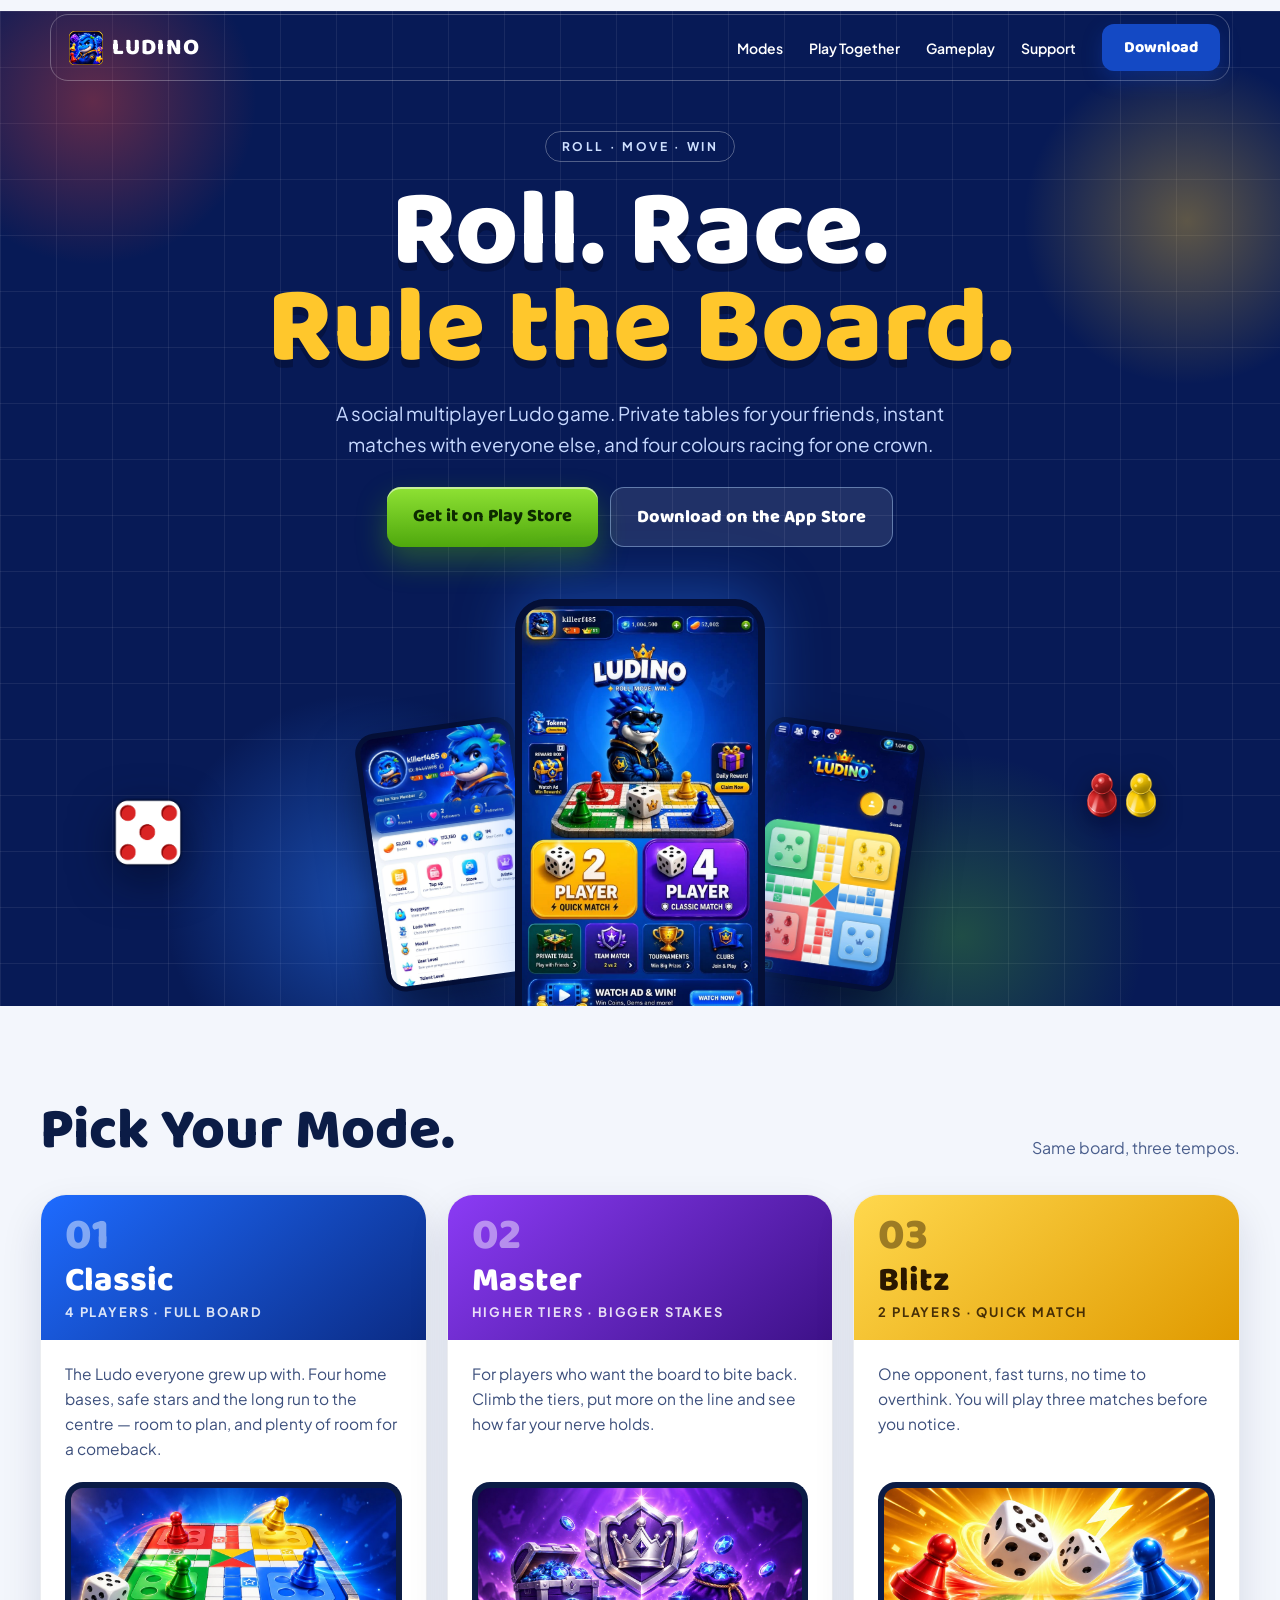
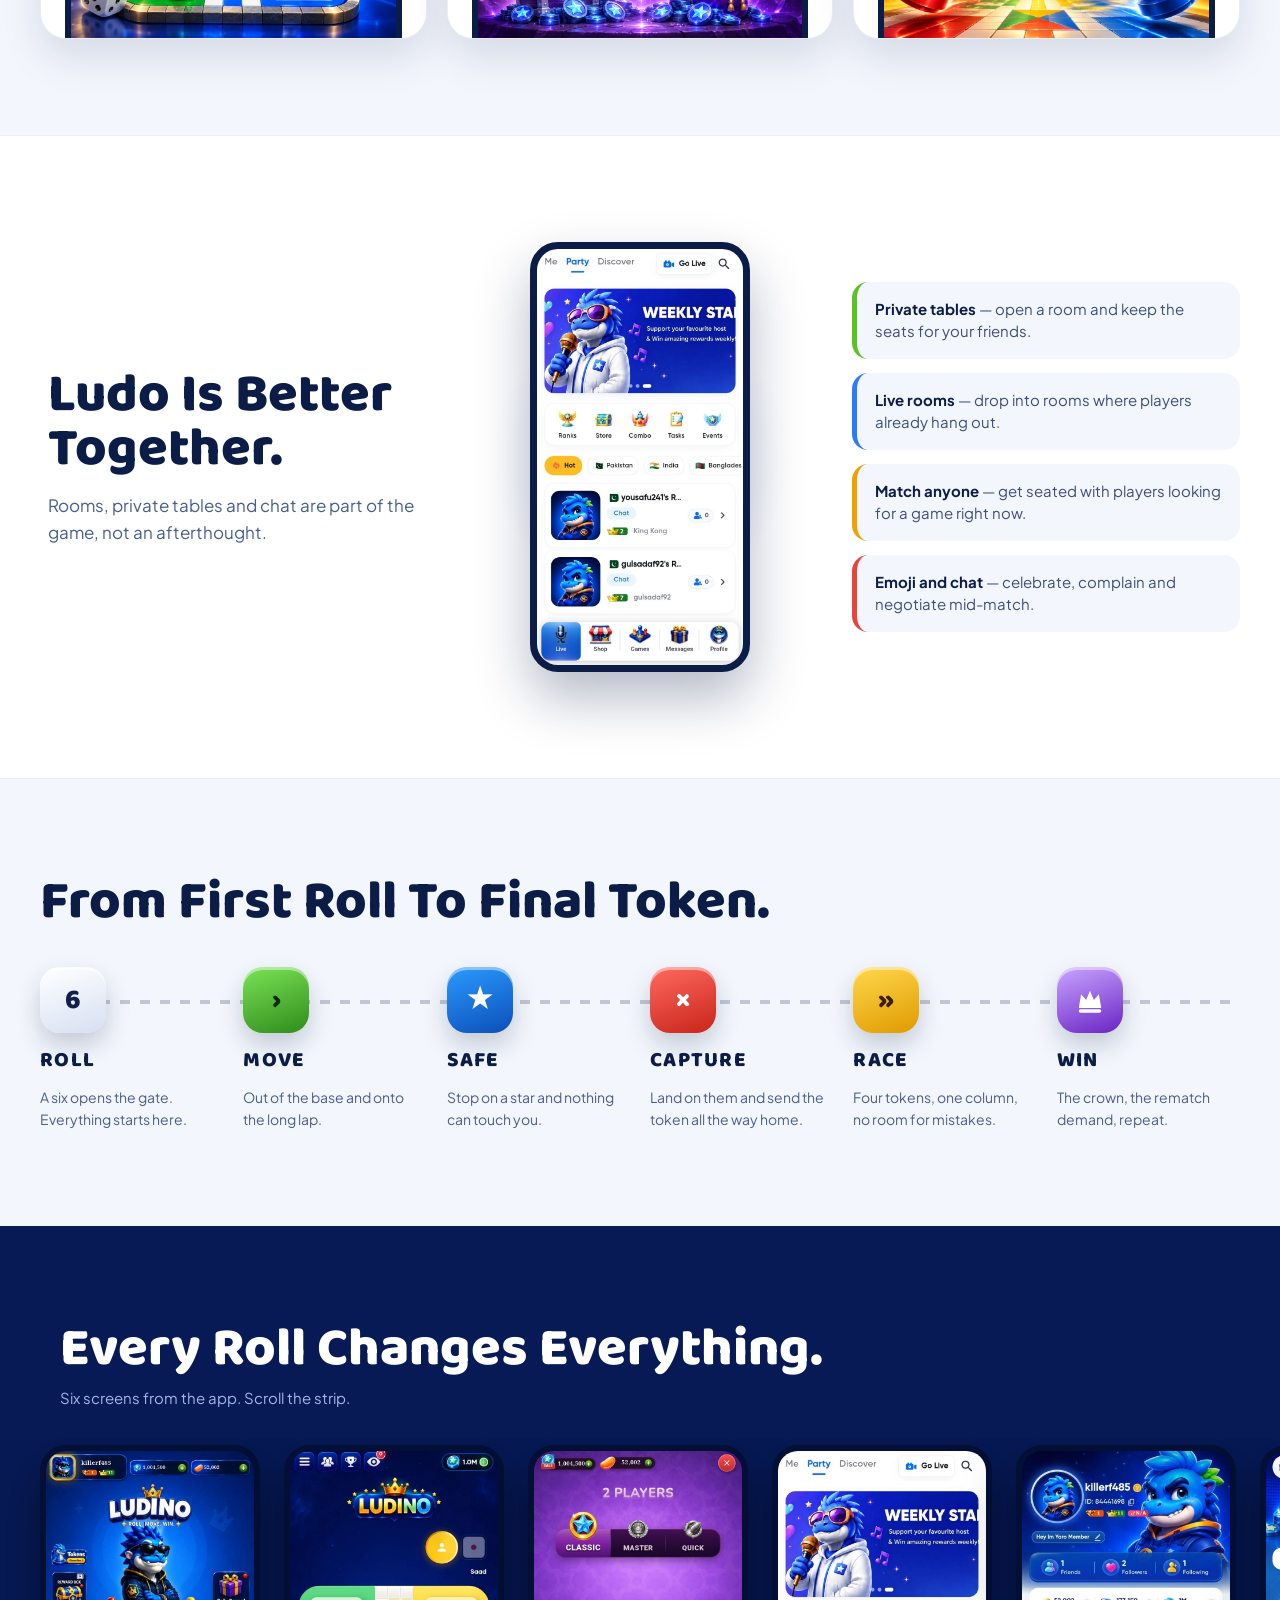
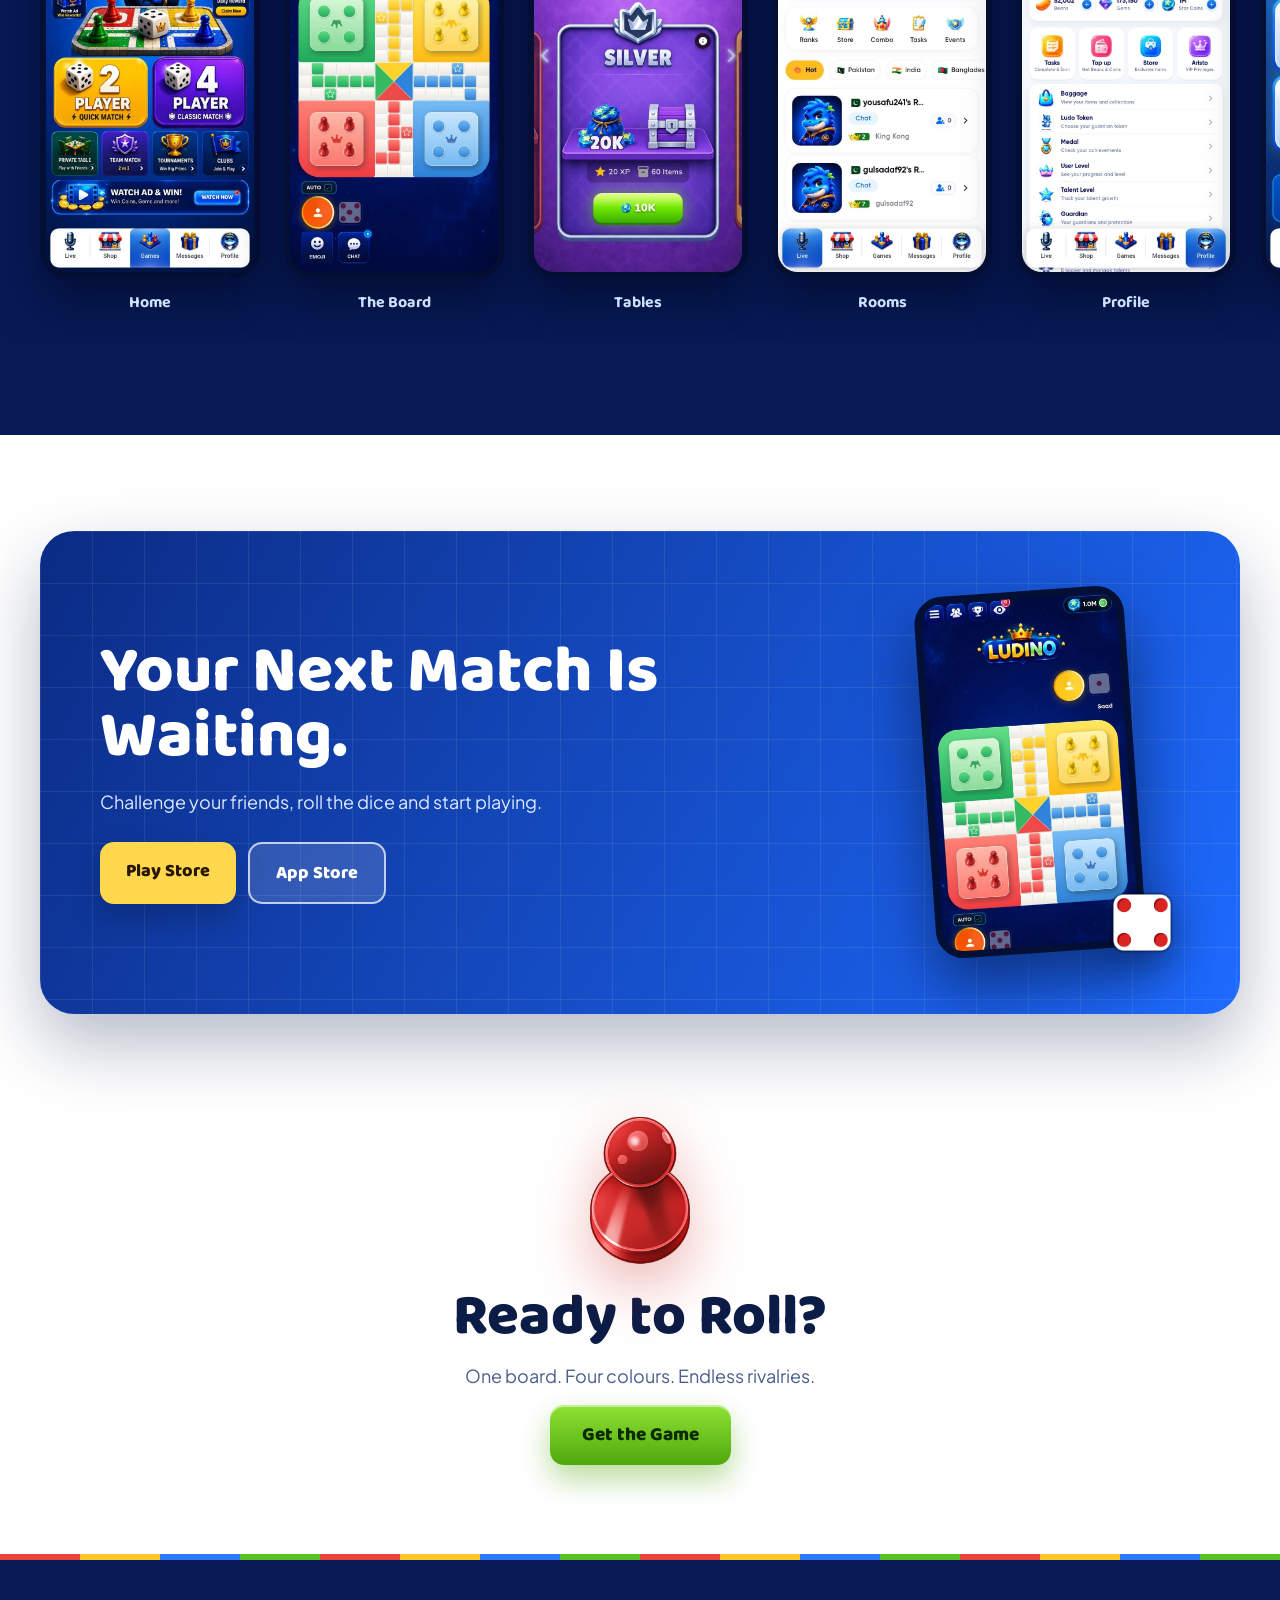
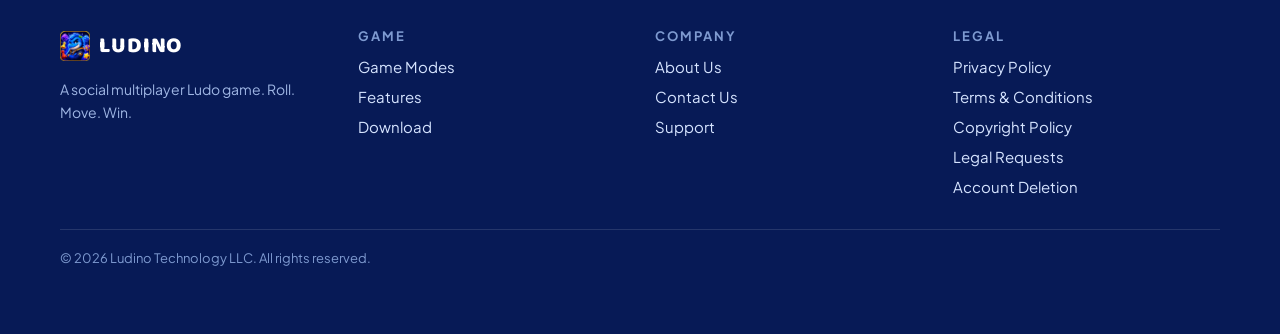
==== commit 3669f570: "Use the app icon for the logo and favicon Replaces the placeholder "L" mark with the Ludino app icon" ====
--- a/index.html
+++ b/index.html
@@ -23,7 +23,8 @@
 <meta name="twitter:description" content="A social multiplayer Ludo game. Private tables, instant matches, and four colours racing for one crown." />
 <meta name="twitter:image" content="https://usamayousaf516.github.io/ludino-website/img/og-cover.png" />
 
-<link rel="icon" href="img/favicon.svg" type="image/svg+xml" />
+<link rel="icon" href="img/favicon-32.png" type="image/png" sizes="32x32" />
+<link rel="icon" href="img/favicon-16.png" type="image/png" sizes="16x16" />
 <link rel="apple-touch-icon" href="img/apple-touch-icon.png" />
 
 <link rel="preconnect" href="https://fonts.googleapis.com" />
@@ -42,7 +43,7 @@
   <header class="site-header">
     <div class="nav-shell">
       <a class="brand" href="#top">
-        <span class="brand__mark" aria-hidden="true">L</span>LUDINO
+        <img class="brand__mark" src="img/brand-mark.png" alt="" width="136" height="136" />LUDINO
       </a>
 
       <button class="nav-toggle" type="button"
@@ -357,7 +358,7 @@
 
         <div>
           <div class="footer__brand">
-            <span class="brand__mark" aria-hidden="true">L</span>LUDINO
+            <img class="brand__mark" src="img/brand-mark.png" alt="" width="136" height="136" />LUDINO
           </div>
           <p class="footer__tagline">A social multiplayer Ludo game. Roll. Move. Win.</p>
         </div>
--- a/assets/css/styles.css
+++ b/assets/css/styles.css
@@ -241,16 +241,13 @@
 }
 .brand:hover { color: var(--nav-ink); }
 
+/* The app icon. Its corners are transparent, so it sits correctly on both the
+   navy header at the top of the page and the white one once scrolled. */
 .brand__mark {
-  width: 30px;
-  height: 30px;
-  border-radius: 9px;
-  background: linear-gradient(160deg, var(--yellow-light), var(--amber));
-  display: grid;
-  place-items: center;
-  color: #3A2000;
-  font-size: 17px;
-  box-shadow: inset 0 2px 0 rgba(255, 255, 255, .6);
+  width: 34px;
+  height: 34px;
+  display: block;
+  flex-shrink: 0;
 }
 
 .nav {
@@ -802,7 +799,7 @@
   color: #fff;
   letter-spacing: .04em;
 }
-.footer__brand .brand__mark { box-shadow: none; }
+.footer__brand .brand__mark { width: 30px; height: 30px; }
 .footer__tagline { margin: 14px 0 0; color: #9FB6E4; font-size: 14px; line-height: 1.6; max-width: 24em; }
 
 .footer__cols h3 {
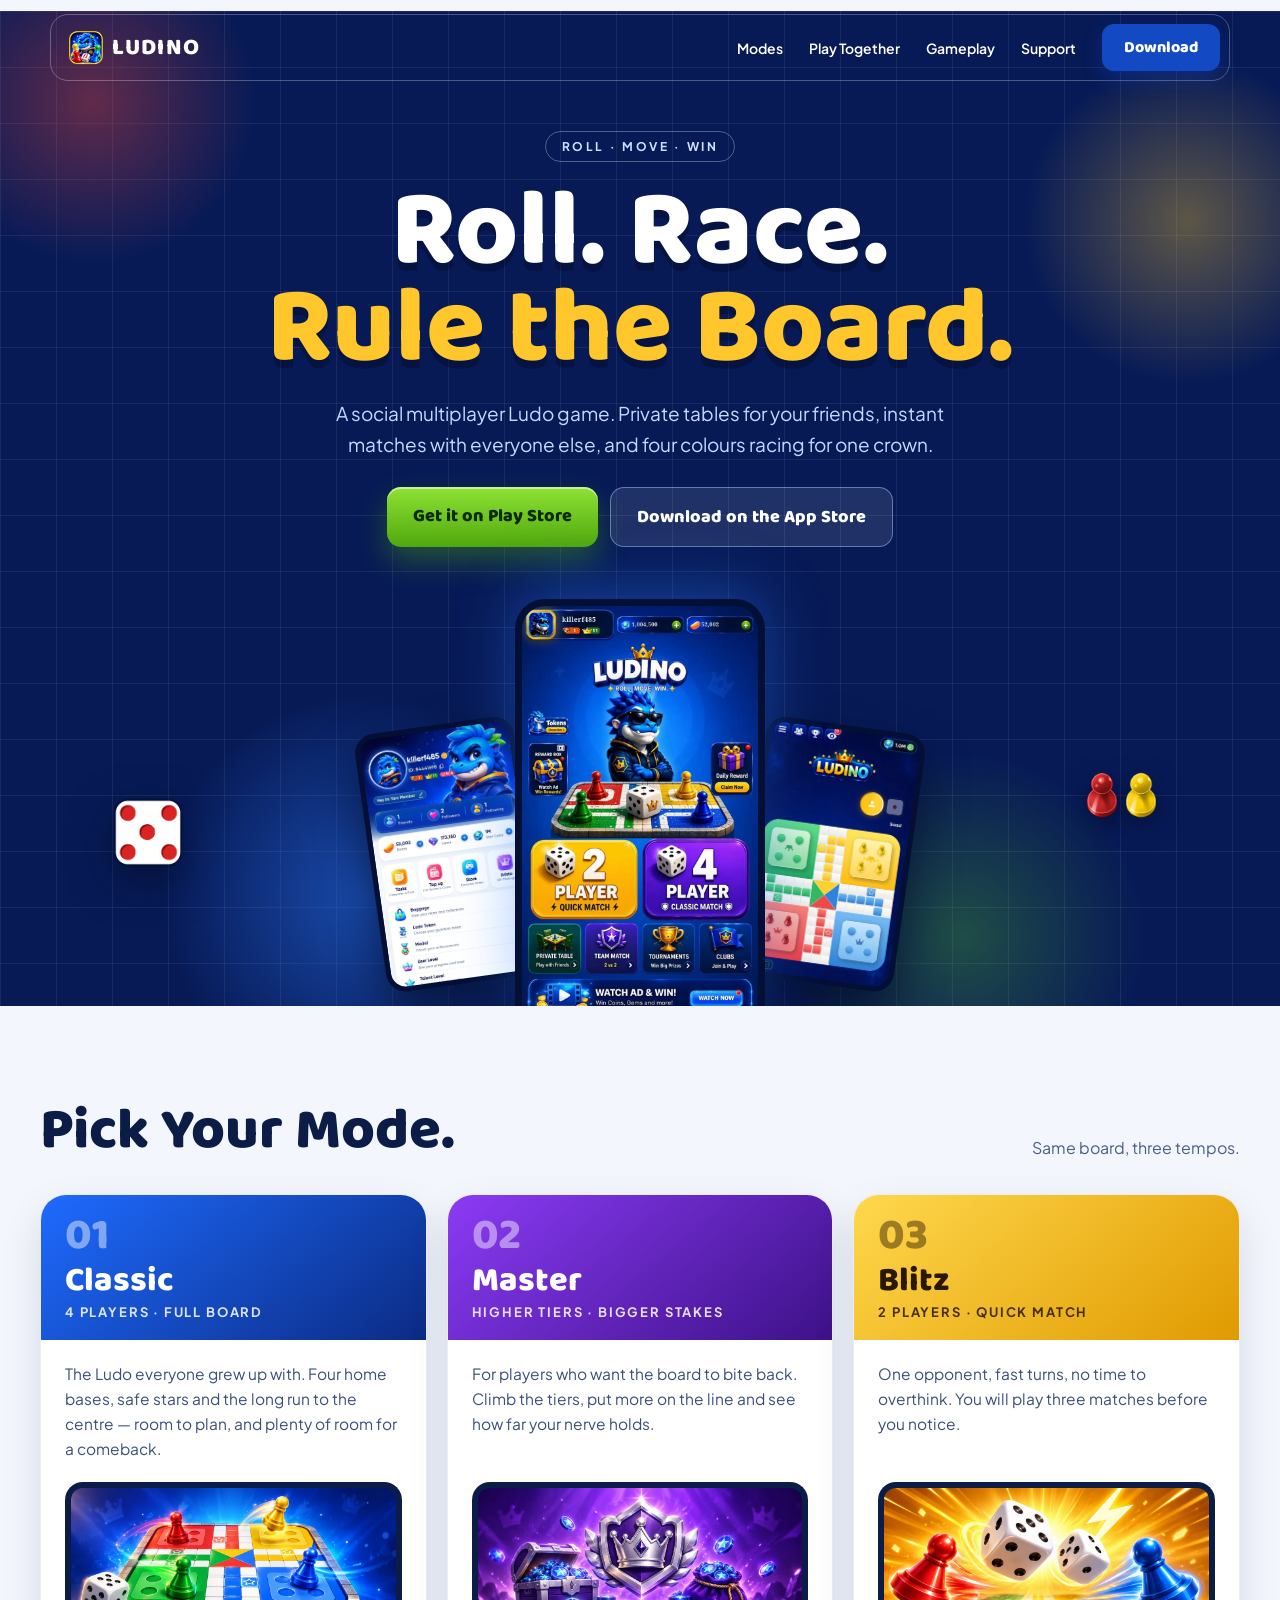
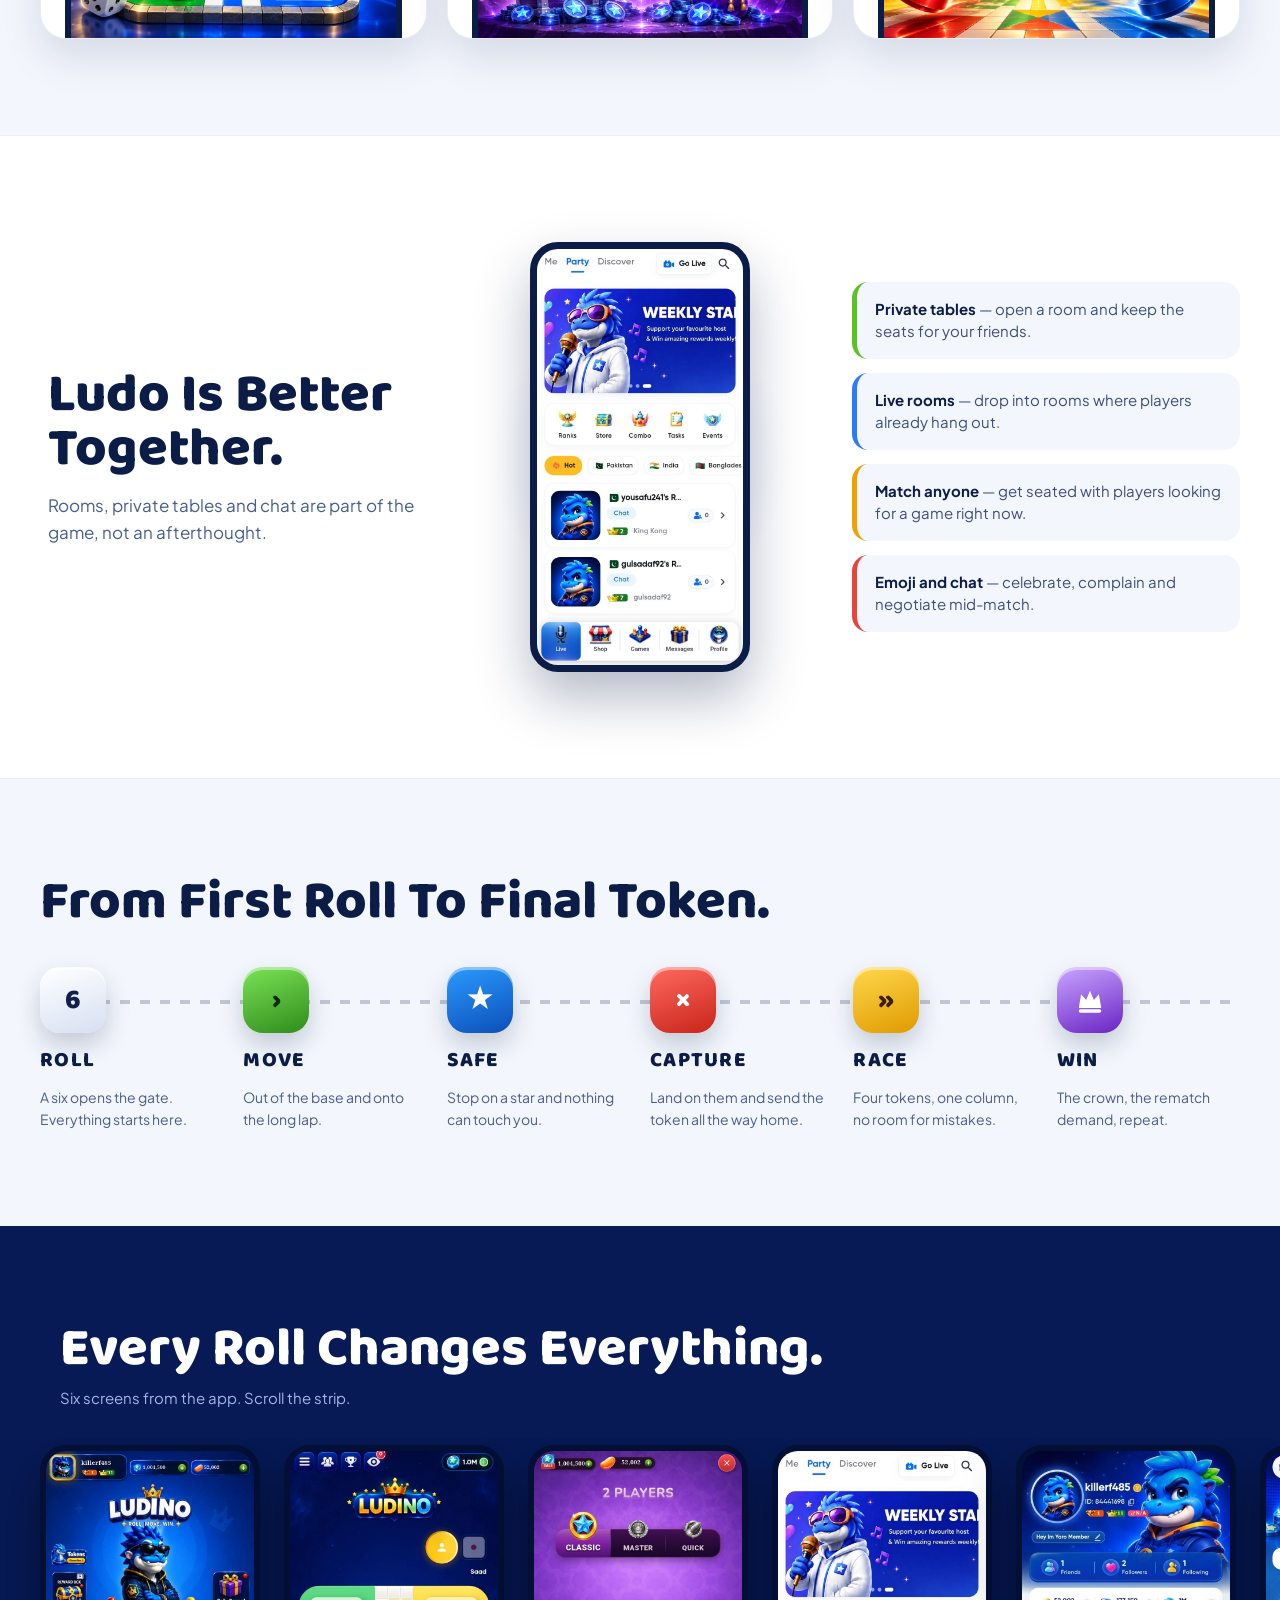
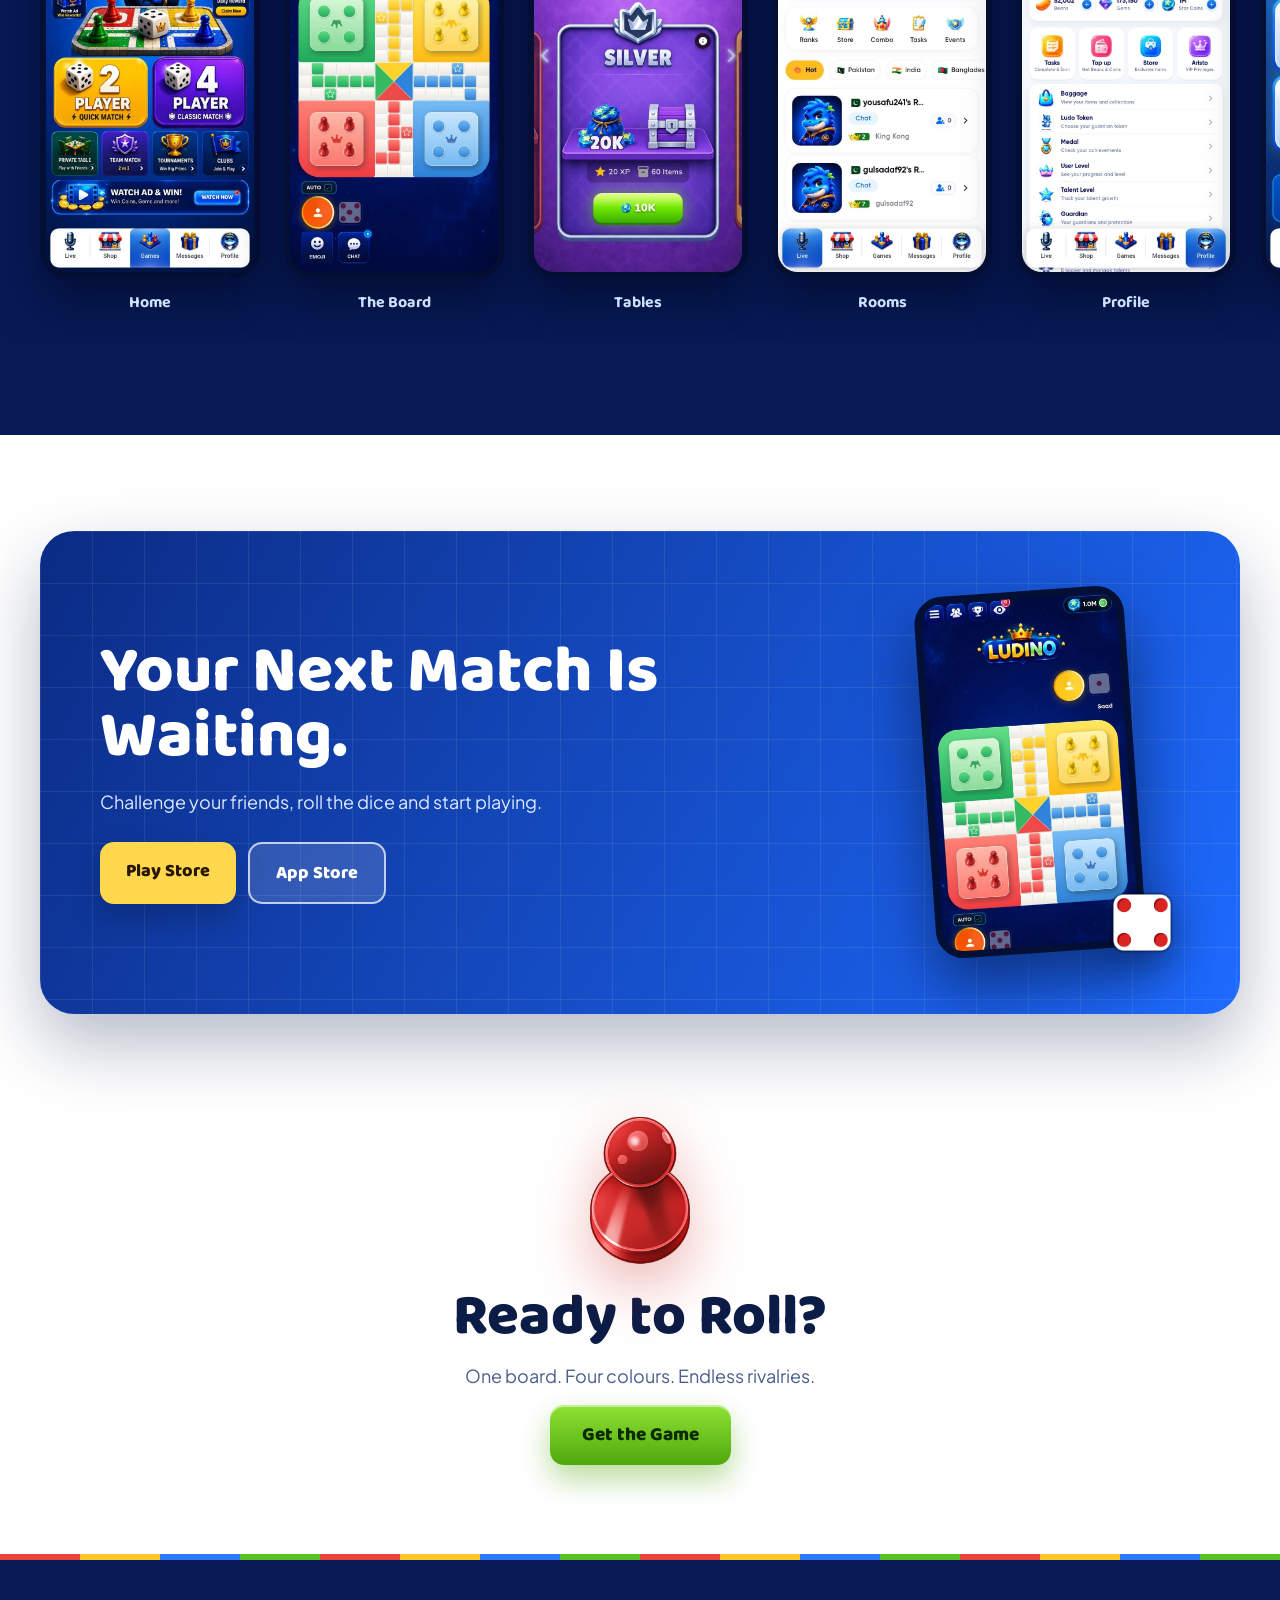
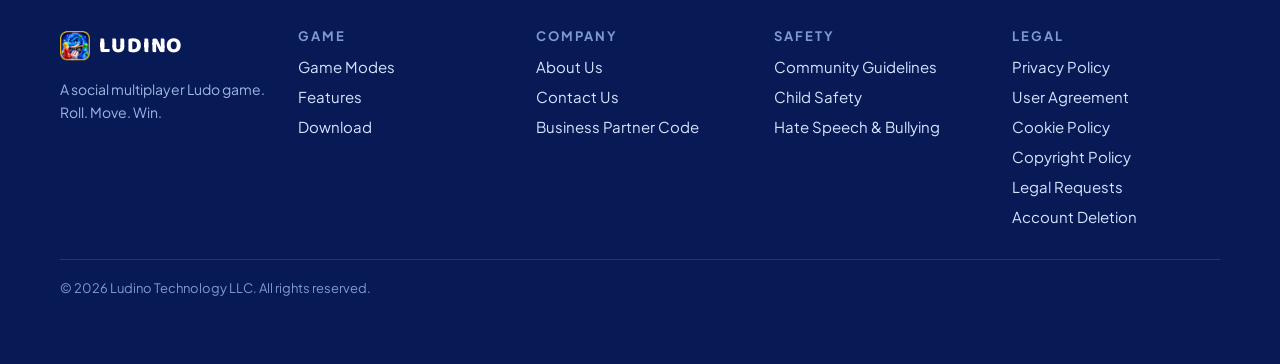
==== commit ad40c34d: "Add five policy pages and update three from new source documents New pages, transcribed from the sup" ====
--- a/index.html
+++ b/index.html
@@ -366,9 +366,9 @@
         <div>
           <h3>Game</h3>
           <ul>
-            <li><a href="#modes">Game Modes</a></li>
-            <li><a href="#together">Features</a></li>
-            <li><a href="#download">Download</a></li>
+            <li><a href="index.html#modes">Game Modes</a></li>
+            <li><a href="index.html#together">Features</a></li>
+            <li><a href="index.html#download">Download</a></li>
           </ul>
         </div>
 
@@ -377,7 +377,16 @@
           <ul>
             <li><a href="about.html">About Us</a></li>
             <li><a href="contact.html">Contact Us</a></li>
-            <li><a href="contact.html">Support</a></li>
+            <li><a href="code-of-conduct.html">Business Partner Code</a></li>
+          </ul>
+        </div>
+
+        <div>
+          <h3>Safety</h3>
+          <ul>
+            <li><a href="community-guidelines.html">Community Guidelines</a></li>
+            <li><a href="child-safety.html">Child Safety</a></li>
+            <li><a href="anti-bullying.html">Hate Speech &amp; Bullying</a></li>
           </ul>
         </div>
 
@@ -385,7 +394,8 @@
           <h3>Legal</h3>
           <ul>
             <li><a href="privacy-policy.html">Privacy Policy</a></li>
-            <li><a href="terms.html">Terms &amp; Conditions</a></li>
+            <li><a href="terms.html">User Agreement</a></li>
+            <li><a href="cookie-policy.html">Cookie Policy</a></li>
             <li><a href="copyright.html">Copyright Policy</a></li>
             <li><a href="legal-requests.html">Legal Requests</a></li>
             <li><a href="account-deletion.html">Account Deletion</a></li>
@@ -395,7 +405,7 @@
       </div>
 
       <div class="footer__base">
-        <p>© <span data-year>2026</span> Ludino Technology LLC. All rights reserved.</p>
+        <p>&copy; <span data-year>2026</span> Ludino Technology LLC. All rights reserved.</p>
       </div>
     </div>
   </footer>
